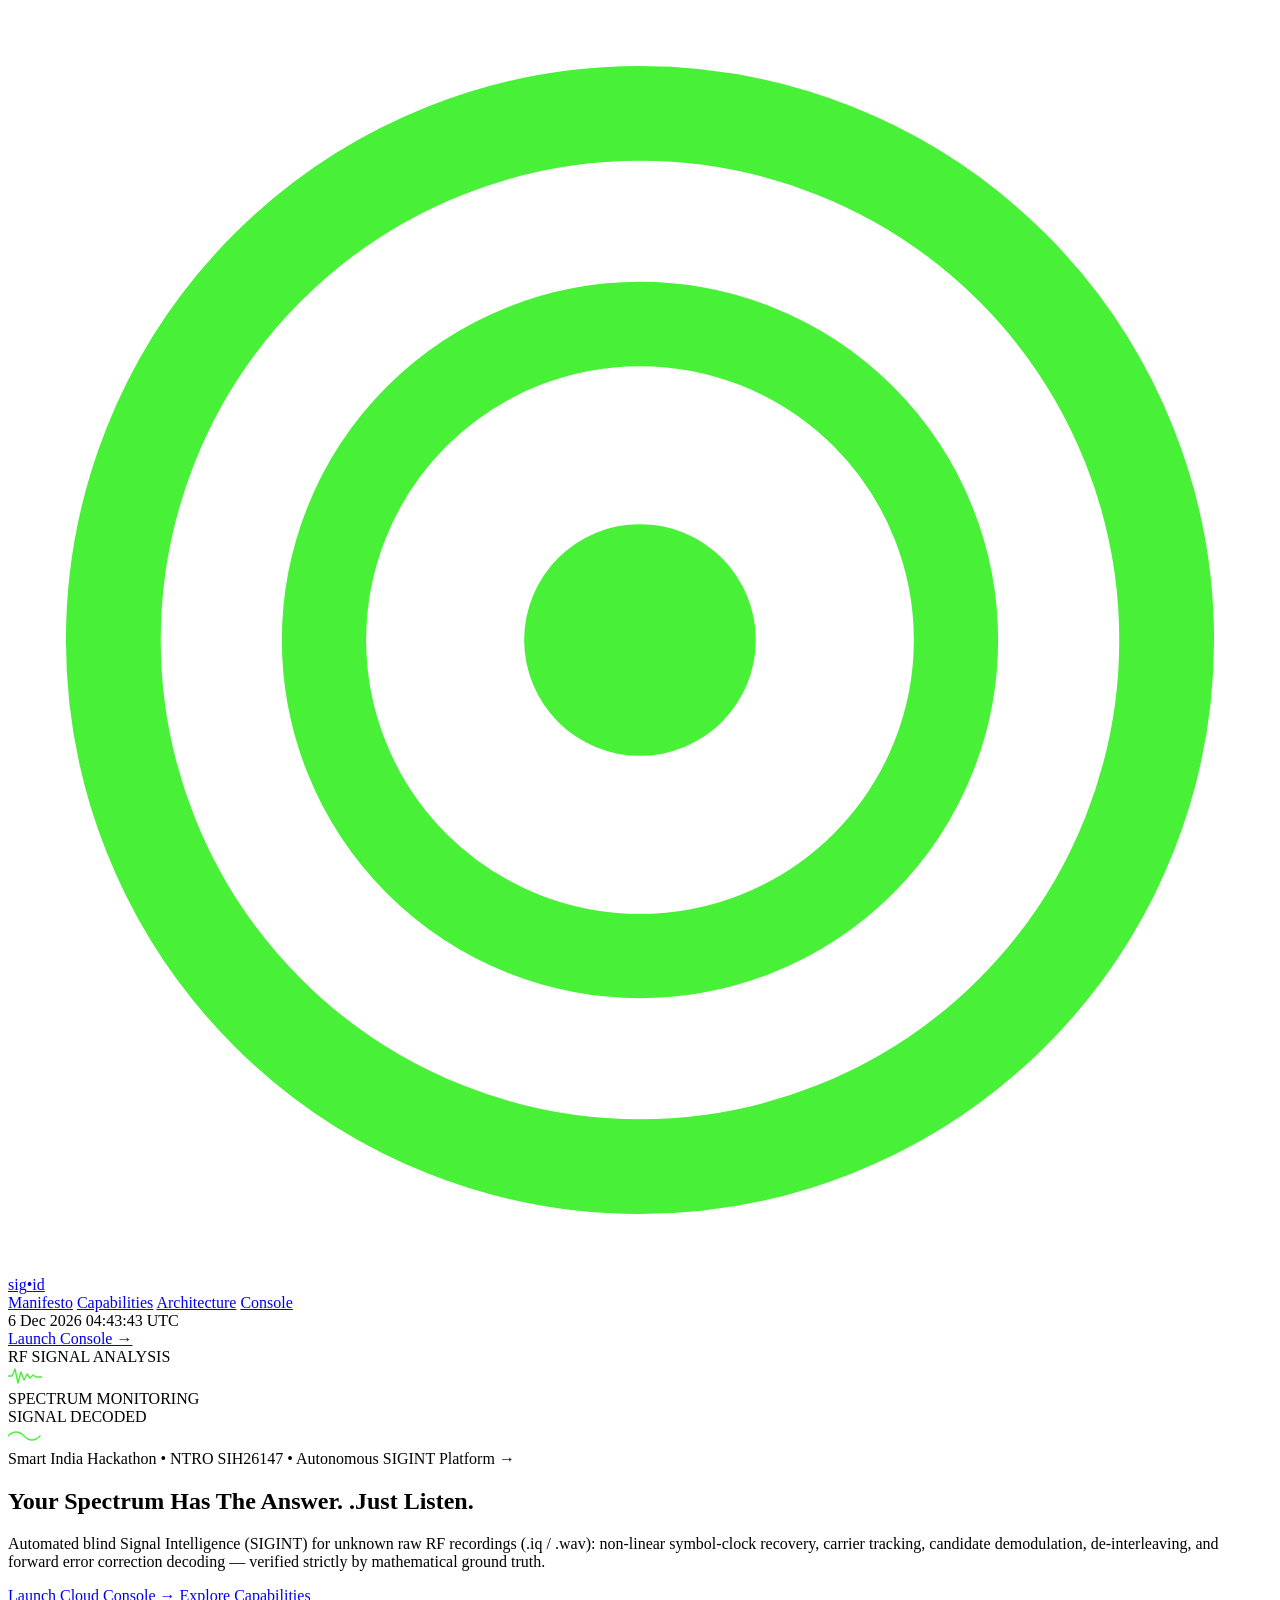
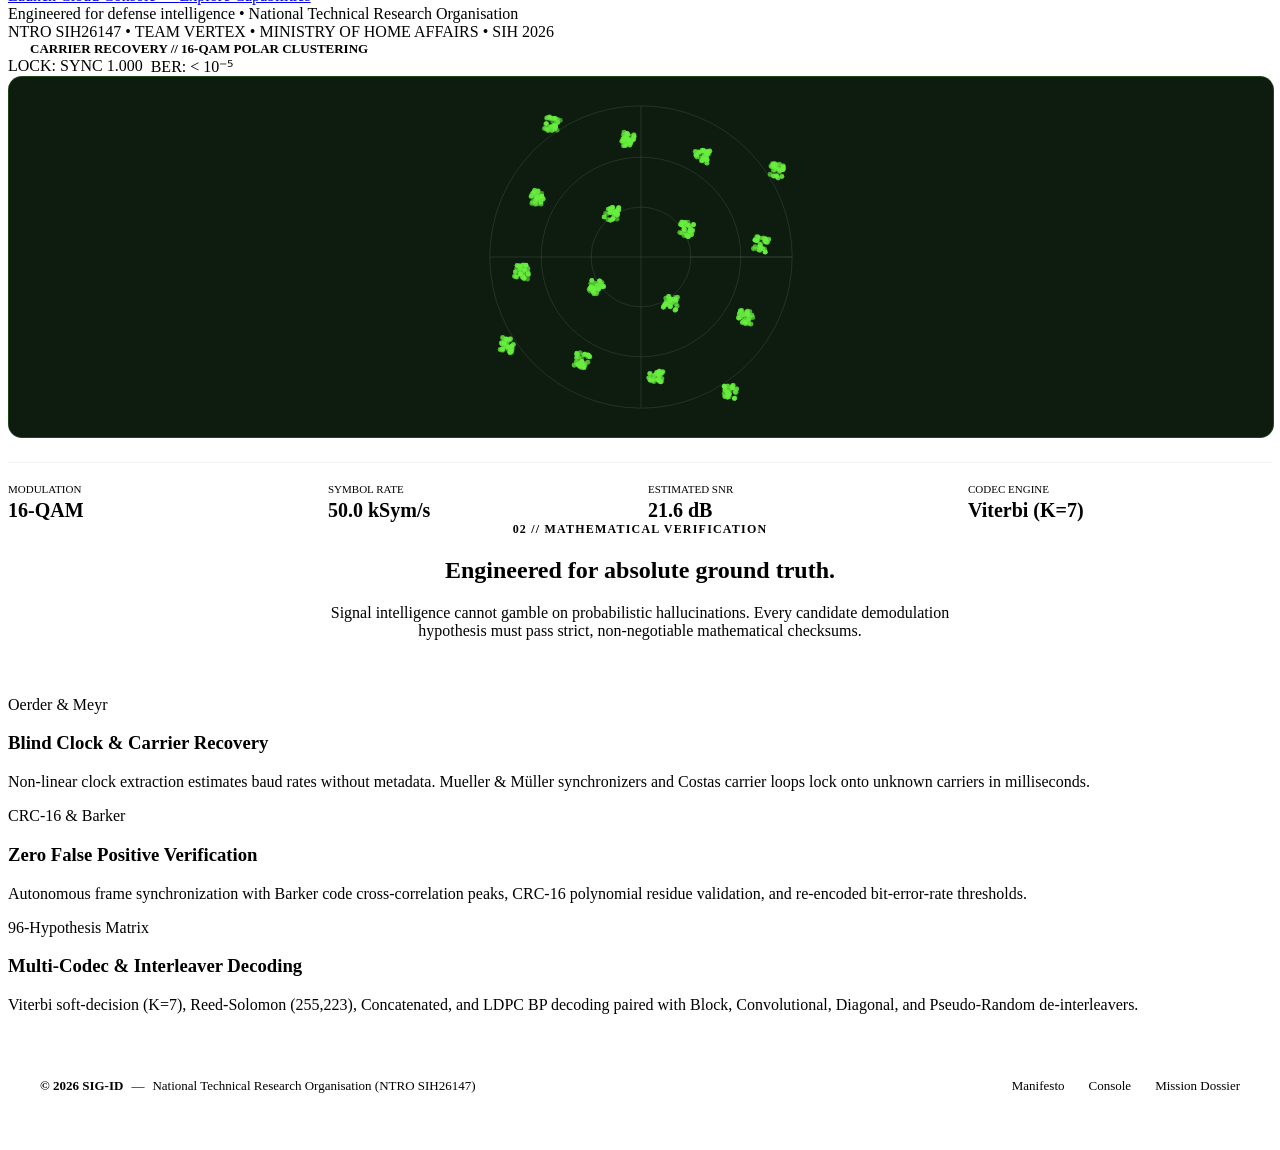
==== src/sigid/web/static/index.html @ 3061569a "fix" ====
<!doctype html>
<html lang="en">
<head>
<meta charset="utf-8">
<meta name="viewport" content="width=device-width, initial-scale=1.0">
<title>SIG-ID &mdash; Autonomous Signal Intelligence Platform</title>
<link rel="stylesheet" href="/style.css">
<style>
  /* Local canvas and interactive stage for Tomorro mockup */
  .tomorro-scope-viewport {
    width: 100%;
    height: 360px;
    background: #0e1c10;
    border-radius: 14px;
    position: relative;
    border: 1px solid rgba(104, 239, 63, 0.2);
    overflow: hidden;
  }
  .tomorro-scope-viewport canvas {
    width: 100%;
    height: 100%;
    display: block;
  }
</style>
</head>
<body>

<!-- Fixed Full-Page HD Cyber Background with Seamless Flow -->
<div class="sigid-fixed-bg" aria-hidden="true">
  <div class="sigid-bg-layer"></div>
  <div class="sigid-bg-mesh"></div>
</div>

<!-- ============================================================
     SIG-ID HERO STAGE (Pixel-Perfect from Reference UI)
     Uses hero-bg-hd.png as background with HUD telemetry & glass card
     ============================================================ -->
<section class="sigid-hero-stage" id="manifesto">
  <div class="sigid-hero-ambient-glow" aria-hidden="true"></div>

  <!-- Top Floating Pill Navigation -->
  <header class="sigid-nav-bar">
    <div class="sigid-nav-left">
      <a href="/" class="sigid-brand">
        <svg class="sigid-brand-radar" viewBox="0 0 24 24" fill="none" xmlns="http://www.w3.org/2000/svg">
          <circle cx="12" cy="12" r="10" stroke="#48f038" stroke-width="1.8"/>
          <circle cx="12" cy="12" r="6" stroke="#48f038" stroke-width="1.6"/>
          <circle cx="12" cy="12" r="2.2" fill="#48f038"/>
        </svg>
        <span class="sigid-brand-name">sig<span class="sigid-dot">&bull;</span>id</span>
      </a>

      <nav class="sigid-nav-links">
        <a href="#manifesto" class="sigid-link active">Manifesto</a>
        <a href="#capabilities" class="sigid-link">Capabilities</a>
        <a href="#architecture" class="sigid-link">Architecture</a>
        <a href="/dashboard.html" class="sigid-link">Console</a>
      </nav>
    </div>

    <div class="sigid-nav-right">
      <div class="sigid-live-clock" id="sigid-clock">27 Sep 2026 13:05:47 UTC</div>
      <a href="/dashboard.html" class="sigid-nav-btn">
        Launch Console &rarr;
      </a>
    </div>
  </header>

  <!-- Top-Right HUD Marker -->
  <div class="sigid-hud-marker hud-top-right">
    <div class="hud-text-stack">
      <span>RF SIGNAL</span>
      <span>ANALYSIS</span>
    </div>
    <div class="hud-bracket-box">
      <div class="hud-corner tr"></div>
      <div class="hud-corner br"></div>
    </div>
    <div class="hud-mini-graph">
      <svg width="34" height="20" viewBox="0 0 34 20" fill="none">
        <path d="M0 10H4L7 3L10 17L13 6L16 14L19 8L22 12L25 9L28 11H34" stroke="#48f038" stroke-width="1.4" stroke-linecap="round" stroke-linejoin="round"/>
      </svg>
    </div>
  </div>

  <!-- Bottom-Left HUD Marker -->
  <div class="sigid-hud-marker hud-bottom-left">
    <div class="hud-bracket-box">
      <div class="hud-corner tl"></div>
      <div class="hud-corner bl"></div>
    </div>
    <div class="hud-text-stack">
      <span>SPECTRUM</span>
      <span>MONITORING</span>
    </div>
    <div class="hud-bars-eq">
      <span class="eq-bar b1"></span>
      <span class="eq-bar b2"></span>
      <span class="eq-bar b3"></span>
      <span class="eq-bar b4"></span>
      <span class="eq-bar b5"></span>
      <span class="eq-bar b6"></span>
    </div>
  </div>

  <!-- Bottom-Right HUD Marker -->
  <div class="sigid-hud-marker hud-bottom-right">
    <div class="hud-bracket-box">
      <div class="hud-corner tr"></div>
      <div class="hud-corner br"></div>
    </div>
    <div class="hud-text-stack">
      <span>SIGNAL</span>
      <span>DECODED</span>
    </div>
    <div class="hud-mini-graph">
      <svg width="34" height="20" viewBox="0 0 34 20" fill="none">
        <path d="M0 10 Q 8 2, 16 10 T 32 10" stroke="#48f038" stroke-width="1.4" fill="none" stroke-linecap="round"/>
      </svg>
    </div>
  </div>

  <!-- Central Frosted Glass Hero Card -->
  <div class="sigid-hero-card-container">
    <div class="sigid-hero-card">
      <!-- Announcement / Event Pill -->
      <div class="sigid-card-pill">
        <span class="pill-dim">Smart India Hackathon &bull; NTRO SIH26147 &bull;</span>
        <span class="pill-green">Autonomous SIGINT Platform &rarr;</span>
      </div>

      <!-- Main Stacking Headline -->
      <h1 class="sigid-card-headline">
        <span class="hl-line">Your Spectrum Has</span>
        <span class="hl-line">The Answer.</span>
        <span class="hl-line"><span class="headline-dot">.</span>Just <span class="headline-green">Listen.</span></span>
      </h1>

      <!-- Subtitle Description -->
      <p class="sigid-card-desc">
        Automated blind Signal Intelligence (SIGINT) for unknown raw RF recordings (.iq / .wav): non-linear symbol-clock recovery, carrier tracking, candidate demodulation, de-interleaving, and forward error correction decoding &mdash; verified strictly by <span class="truth-highlight">mathematical ground truth.</span>
      </p>

      <!-- Action Buttons -->
      <div class="sigid-card-actions">
        <a href="/dashboard.html" class="btn-console-neon">
          Launch Cloud Console &rarr;
        </a>
        <a href="#capabilities" class="btn-explore-glass">
          Explore Capabilities
        </a>
      </div>
    </div>
  </div>

  <!-- Bottom Trust Strip -->
  <div class="sigid-hero-trust-strip">
    <div class="trust-subtitle">
      Engineered for defense intelligence &bull; National Technical Research Organisation
    </div>
    <div class="trust-org-row">
      <span class="trust-item">NTRO SIH26147</span>
      <span class="org-dot">&bull;</span>
      <span class="trust-item">TEAM VERTEX</span>
      <span class="org-dot">&bull;</span>
      <span class="trust-item">MINISTRY OF HOME AFFAIRS</span>
      <span class="org-dot">&bull;</span>
      <span class="trust-item">SIH 2026</span>
    </div>
  </div>
</section>

<main class="tomorro-landing-container">

    <!-- ============================================================
         FLOATING PRODUCT MOCKUP CARD (Tilted 4-8deg with Depth)
         ============================================================ -->
    <div class="tomorro-mockup-wrapper" id="capabilities">
      <div class="tomorro-mockup-card">
        <div class="tomorro-mockup-header">
          <div style="display: flex; align-items: center; gap: 12px;">
            <span style="width: 10px; height: 10px; border-radius: 50%; background: var(--color-electric-sprout); box-shadow: 0 0 8px var(--color-electric-sprout);"></span>
            <span style="font-family: var(--font-aeonik); font-size: 13px; font-weight: 600; color: var(--color-pure-white);">
              CARRIER RECOVERY // 16-QAM POLAR CLUSTERING
            </span>
          </div>
          <div style="display: flex; gap: 8px;">
            <span class="tomorro-badge">LOCK: SYNC 1.000</span>
            <span class="tomorro-badge">BER: &lt; 10⁻⁵</span>
          </div>
        </div>

        <div class="tomorro-mockup-body">
          <div class="tomorro-scope-viewport">
            <canvas id="tomorro-scope-canvas"></canvas>
          </div>

          <!-- Quick Metrics Bar -->
          <div style="display: grid; grid-template-columns: repeat(auto-fit, minmax(140px, 1fr)); gap: 16px; margin-top: 24px; padding-top: 20px; border-top: 1px solid rgba(183, 189, 165, 0.15);">
            <div>
              <div style="font-size: 11px; color: var(--color-lichen-sage); text-transform: uppercase;">Modulation</div>
              <div style="font-size: 20px; font-weight: 700; color: var(--color-electric-sprout); margin-top: 4px;">16-QAM</div>
            </div>
            <div>
              <div style="font-size: 11px; color: var(--color-lichen-sage); text-transform: uppercase;">Symbol Rate</div>
              <div style="font-size: 20px; font-weight: 700; color: var(--color-pure-white); margin-top: 4px;">50.0 kSym/s</div>
            </div>
            <div>
              <div style="font-size: 11px; color: var(--color-lichen-sage); text-transform: uppercase;">Estimated SNR</div>
              <div style="font-size: 20px; font-weight: 700; color: var(--color-electric-sprout); margin-top: 4px;">21.6 dB</div>
            </div>
            <div>
              <div style="font-size: 11px; color: var(--color-lichen-sage); text-transform: uppercase;">Codec Engine</div>
              <div style="font-size: 20px; font-weight: 700; color: var(--color-pure-white); margin-top: 4px;">Viterbi (K=7)</div>
            </div>
          </div>
        </div>
      </div>
    </div>

  </section>

  <!-- ============================================================
       ALTERNATING LIGHT SECTION (Greenhouse Bench: Pure White & Bone)
       ============================================================ -->
  <section class="tomorro-light-band" id="architecture">
    <div class="tomorro-light-container">
      <div style="text-align: center; max-width: 680px; margin: 0 auto 56px;">
        <div style="font-family: var(--font-aeonik); font-size: 12px; font-weight: 700; color: var(--color-deep-verdant); text-transform: uppercase; letter-spacing: 0.1em; margin-bottom: 12px;">
          02 // MATHEMATICAL VERIFICATION
        </div>
        <h2 class="tomorro-light-headline">
          Engineered for absolute ground truth.
        </h2>
        <p class="tomorro-light-body" style="margin: 0 auto;">
          Signal intelligence cannot gamble on probabilistic hallucinations. Every candidate demodulation hypothesis must pass strict, non-negotiable mathematical checksums.
        </p>
      </div>

      <!-- Bone White Cards on Light Band -->
      <div class="tomorro-card-grid">
        <!-- Card 1 -->
        <div class="tomorro-bone-card">
          <div class="tomorro-card-tag">Oerder &amp; Meyr</div>
          <h3 class="tomorro-card-title">Blind Clock &amp; Carrier Recovery</h3>
          <p class="tomorro-card-desc">
            Non-linear clock extraction estimates baud rates without metadata. Mueller &amp; Müller synchronizers and Costas carrier loops lock onto unknown carriers in milliseconds.
          </p>
        </div>

        <!-- Card 2 -->
        <div class="tomorro-bone-card">
          <div class="tomorro-card-tag">CRC-16 &amp; Barker</div>
          <h3 class="tomorro-card-title">Zero False Positive Verification</h3>
          <p class="tomorro-card-desc">
            Autonomous frame synchronization with Barker code cross-correlation peaks, CRC-16 polynomial residue validation, and re-encoded bit-error-rate thresholds.
          </p>
        </div>

        <!-- Card 3 -->
        <div class="tomorro-bone-card">
          <div class="tomorro-card-tag">96-Hypothesis Matrix</div>
          <h3 class="tomorro-card-title">Multi-Codec &amp; Interleaver Decoding</h3>
          <p class="tomorro-card-desc">
            Viterbi soft-decision (K=7), Reed-Solomon (255,223), Concatenated, and LDPC BP decoding paired with Block, Convolutional, Diagonal, and Pseudo-Random de-interleavers.
          </p>
        </div>
      </div>
    </div>
  </section>

</main>

<!-- Tomorro Minimalist Footer -->
<footer style="border-top: 1px solid var(--border-card); padding: 48px 32px; background: var(--color-forest-depths); color: var(--color-pale-fern); font-size: 13px;">
  <div style="max-width: var(--page-max-width); margin: 0 auto; display: flex; justify-content: space-between; align-items: center; flex-wrap: wrap; gap: 16px;">
    <div style="display: flex; align-items: center; gap: 8px;">
      <span style="font-weight: 700; color: var(--color-pure-white);">&copy; 2026 SIG-ID</span>
      <span>&mdash;</span>
      <span>National Technical Research Organisation (NTRO SIH26147)</span>
    </div>
    <div style="display: flex; gap: 24px;">
      <a href="/" style="color: var(--color-pure-white); text-decoration: none;">Manifesto</a>
      <a href="/dashboard.html" style="color: var(--color-pure-white); text-decoration: none;">Console</a>
      <a href="/api/export/dossier" target="_blank" style="color: var(--color-electric-sprout); text-decoration: none;">Mission Dossier</a>
    </div>
  </div>
</footer>

<script>
// Live UTC Clock formatted like: 27 Sep 2026 13:05:47 UTC
function updateClock() {
  const now = new Date();
  const months = ['Jan', 'Feb', 'Mar', 'Apr', 'May', 'Jun', 'Jul', 'Aug', 'Sep', 'Oct', 'Nov', 'Dec'];
  const day = now.getUTCDate();
  const month = months[now.getUTCMonth()];
  const year = now.getUTCFullYear();
  const hours = String(now.getUTCHours()).padStart(2, '0');
  const minutes = String(now.getUTCMinutes()).padStart(2, '0');
  const seconds = String(now.getUTCSeconds()).padStart(2, '0');
  const formatted = `${day} ${month} ${year} ${hours}:${minutes}:${seconds} UTC`;

  const el = document.getElementById('sigid-clock');
  if (el) el.textContent = formatted;
  const legacy = document.getElementById('clock');
  if (legacy) legacy.textContent = formatted;
}
updateClock();
setInterval(updateClock, 1000);

// Interactive 16-QAM Polar Demodulation Scope on Forest Depths
(function initTomorroScope() {
  const canvas = document.getElementById('tomorro-scope-canvas');
  if (!canvas) return;
  const ctx = canvas.getContext('2d');
  let width, height;

  function resize() {
    width = canvas.width = canvas.parentElement.clientWidth;
    height = canvas.height = canvas.parentElement.clientHeight;
  }
  window.addEventListener('resize', resize);
  resize();

  // 16-QAM constellation centroids
  const symbols = [];
  const levels = [-3, -1, 1, 3];
  for (let i of levels) {
    for (let q of levels) {
      symbols.push({ i: i / 3.4, q: q / 3.4 });
    }
  }

  const cloud = [];
  for (let s of symbols) {
    for (let k = 0; k < 28; k++) {
      cloud.push({
        baseI: s.i,
        baseQ: s.q,
        noiseI: (Math.random() - 0.5) * 0.11,
        noiseQ: (Math.random() - 0.5) * 0.11,
        alpha: Math.random() * 0.7 + 0.3
      });
    }
  }

  let angle = 0;
  function render() {
    ctx.fillStyle = '#0e1c10';
    ctx.fillRect(0, 0, width, height);

    const cx = width / 2;
    const cy = height / 2;
    const radius = Math.min(width, height) * 0.42;

    // Draw Subtle Polar Grid in Pale Fern / Sprout
    ctx.strokeStyle = 'rgba(183, 189, 165, 0.15)';
    ctx.lineWidth = 1;

    ctx.beginPath();
    ctx.arc(cx, cy, radius, 0, Math.PI * 2);
    ctx.arc(cx, cy, radius * 0.66, 0, Math.PI * 2);
    ctx.arc(cx, cy, radius * 0.33, 0, Math.PI * 2);
    ctx.moveTo(cx - radius, cy);
    ctx.lineTo(cx + radius, cy);
    ctx.moveTo(cx, cy - radius);
    ctx.lineTo(cx, cy + radius);
    ctx.stroke();

    // Rotate constellation gently to mimic Costas carrier phase lock
    angle += 0.002;
    const cosA = Math.cos(angle);
    const sinA = Math.sin(angle);

    // Draw I/Q Symbol Cloud in Electric Sprout (#68ef3f)
    for (let pt of cloud) {
      const curI = pt.baseI + pt.noiseI + Math.sin(angle * 4 + pt.baseI) * 0.01;
      const curQ = pt.baseQ + pt.noiseQ + Math.cos(angle * 4 + pt.baseQ) * 0.01;

      const rotI = curI * cosA - curQ * sinA;
      const rotQ = curI * sinA + curQ * cosA;

      const px = cx + rotI * radius * 0.85;
      const py = cy + rotQ * radius * 0.85;

      ctx.beginPath();
      ctx.arc(px, py, 2.4, 0, Math.PI * 2);
      ctx.fillStyle = '#68ef3f';
      ctx.globalAlpha = pt.alpha;
      ctx.fill();
    }

    requestAnimationFrame(render);
  }
  render();
})();

// Ambient Background Video Safety Autoplay
const bgVid = document.getElementById('bg-video-el');
if (bgVid) {
  bgVid.play().catch(() => {
    document.addEventListener('click', () => { bgVid.play(); }, { once: true });
  });
}
</script>

</body>
</html>
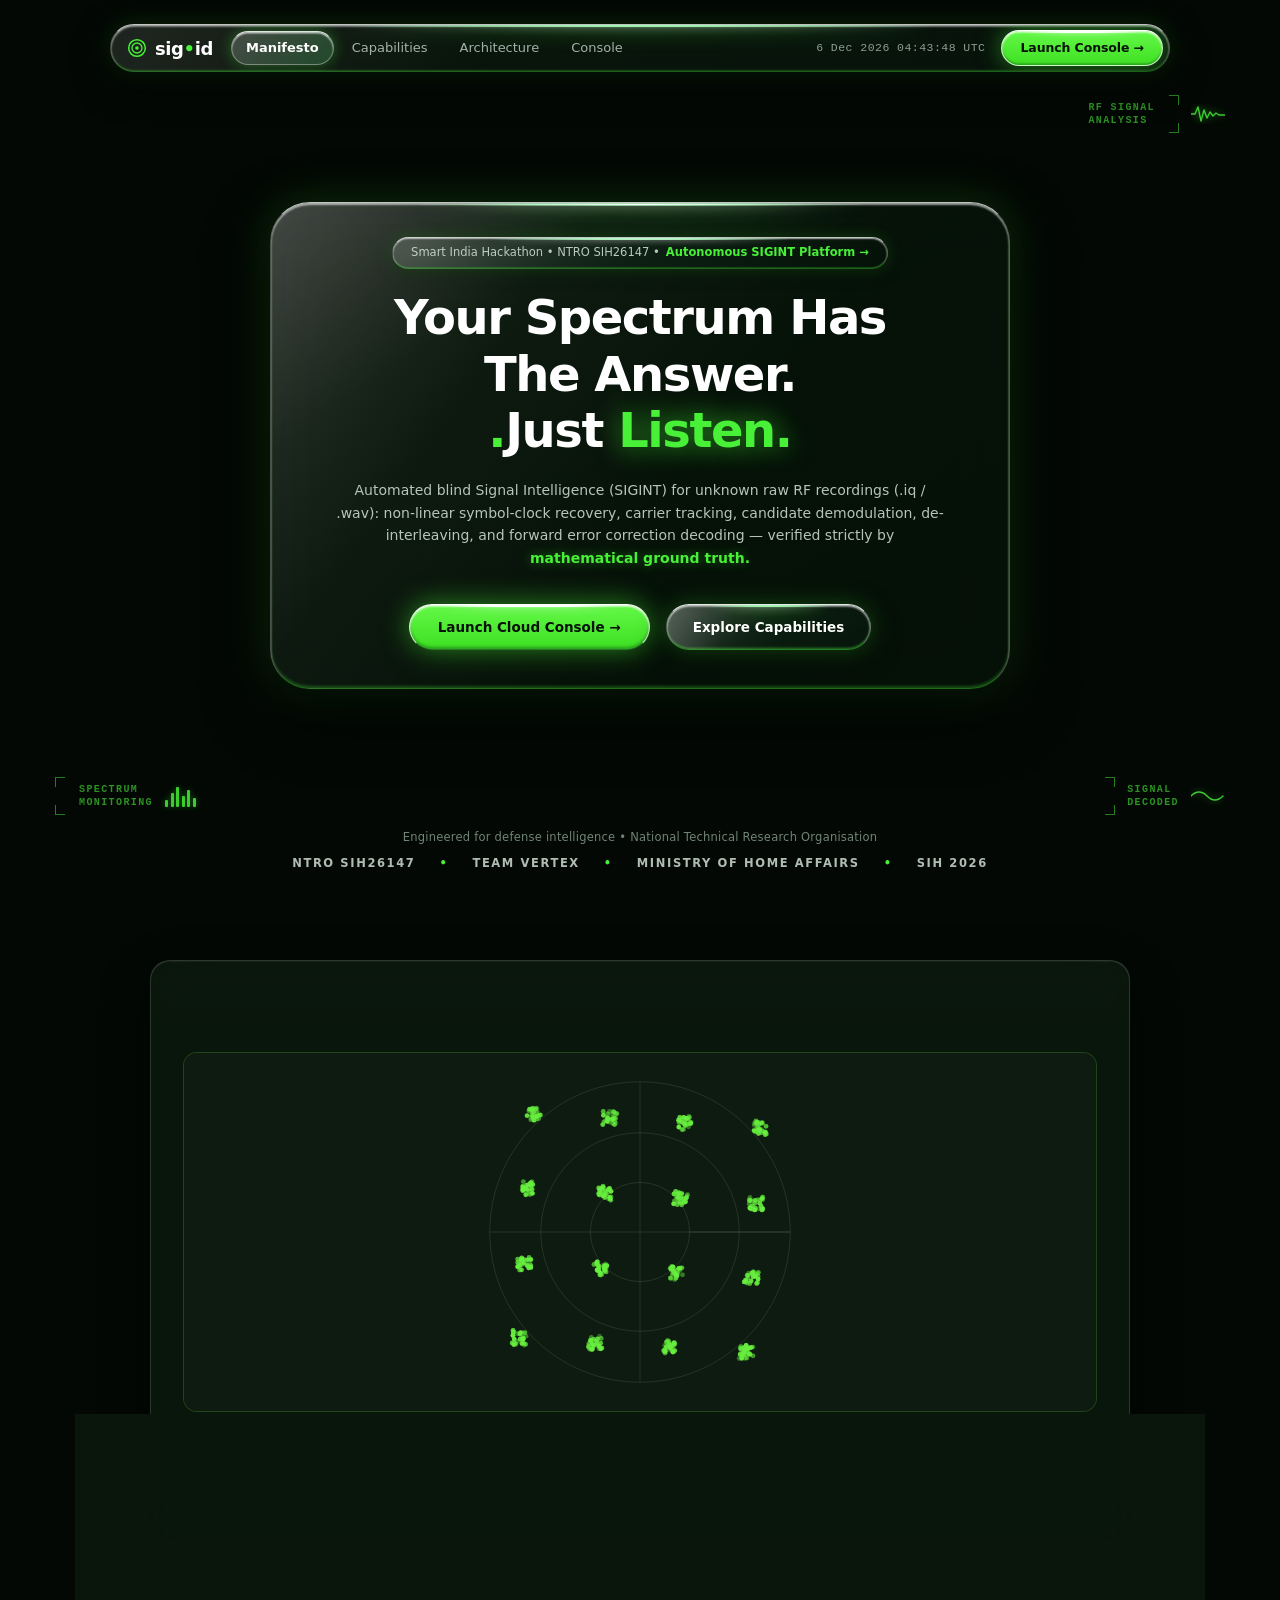
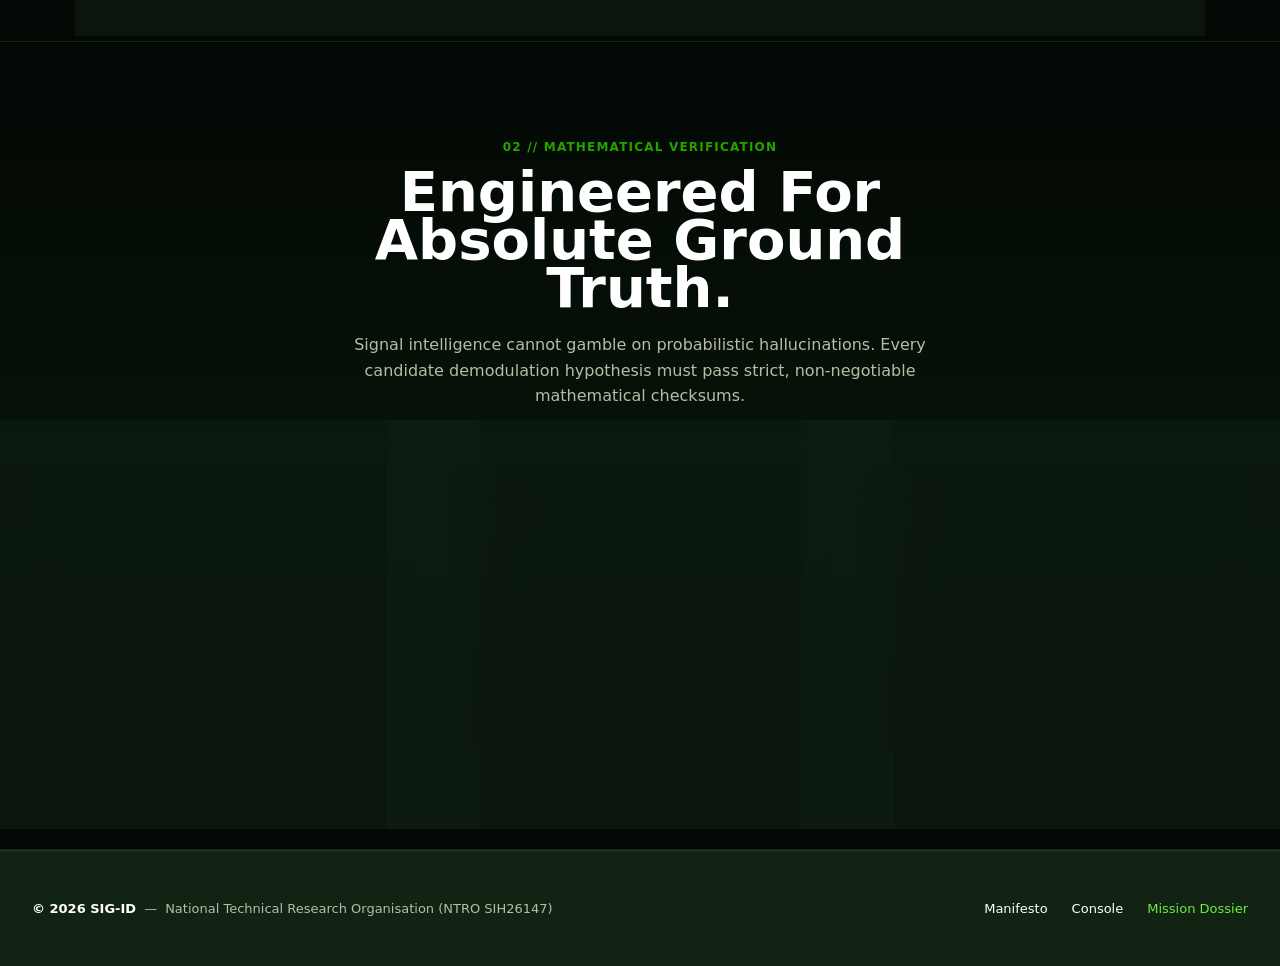
==== commit a6363ee3: "bg change" ====
--- a/src/sigid/web/static/index.html
+++ b/src/sigid/web/static/index.html
@@ -1,176 +1,186 @@
 <!doctype html>
 <html lang="en">
+
 <head>
-<meta charset="utf-8">
-<meta name="viewport" content="width=device-width, initial-scale=1.0">
-<title>SIG-ID &mdash; Autonomous Signal Intelligence Platform</title>
-<link rel="stylesheet" href="/style.css">
-<style>
-  /* Local canvas and interactive stage for Tomorro mockup */
-  .tomorro-scope-viewport {
-    width: 100%;
-    height: 360px;
-    background: #0e1c10;
-    border-radius: 14px;
-    position: relative;
-    border: 1px solid rgba(104, 239, 63, 0.2);
-    overflow: hidden;
-  }
-  .tomorro-scope-viewport canvas {
-    width: 100%;
-    height: 100%;
-    display: block;
-  }
-</style>
+  <meta charset="utf-8">
+  <meta name="viewport" content="width=device-width, initial-scale=1.0">
+  <title>SIG-ID &mdash; Autonomous Signal Intelligence Platform</title>
+  <link rel="stylesheet" href="/style.css">
+  <style>
+    /* Local canvas and interactive stage for Tomorro mockup */
+    .tomorro-scope-viewport {
+      width: 100%;
+      height: 360px;
+      background: #0e1c10;
+      border-radius: 14px;
+      position: relative;
+      border: 1px solid rgba(104, 239, 63, 0.2);
+      overflow: hidden;
+    }
+
+    .tomorro-scope-viewport canvas {
+      width: 100%;
+      height: 100%;
+      display: block;
+    }
+  </style>
 </head>
+
 <body>
 
-<!-- Fixed Full-Page HD Cyber Background with Seamless Flow -->
-<div class="sigid-fixed-bg" aria-hidden="true">
-  <div class="sigid-bg-layer"></div>
-  <div class="sigid-bg-mesh"></div>
-</div>
-
-<!-- ============================================================
+  <!-- Fixed Full-Page Seamless Animated Looping Video Background -->
+  <div class="sigid-fixed-bg" aria-hidden="true">
+    <video id="bg-video-el" class="sigid-bg-video" autoplay loop muted playsinline webkit-playsinline disablepictureinpicture preload="auto">
+      <source src="gemini_generated_video_7b15eeaa%20(online-video-cutter.com).mp4" type="video/mp4">
+      <source src="/gemini_generated_video_7b15eeaa%20(online-video-cutter.com).mp4" type="video/mp4">
+      <source src="bg-video.mp4" type="video/mp4">
+      <source src="/bg-video.mp4" type="video/mp4">
+    </video>
+  </div>
+
+  <!-- ============================================================
      SIG-ID HERO STAGE (Pixel-Perfect from Reference UI)
-     Uses hero-bg-hd.png as background with HUD telemetry & glass card
+     Uses seamless looping background video with HUD telemetry & glass card
      ============================================================ -->
-<section class="sigid-hero-stage" id="manifesto">
-  <div class="sigid-hero-ambient-glow" aria-hidden="true"></div>
-
-  <!-- Top Floating Pill Navigation -->
-  <header class="sigid-nav-bar">
-    <div class="sigid-nav-left">
-      <a href="/" class="sigid-brand">
-        <svg class="sigid-brand-radar" viewBox="0 0 24 24" fill="none" xmlns="http://www.w3.org/2000/svg">
-          <circle cx="12" cy="12" r="10" stroke="#48f038" stroke-width="1.8"/>
-          <circle cx="12" cy="12" r="6" stroke="#48f038" stroke-width="1.6"/>
-          <circle cx="12" cy="12" r="2.2" fill="#48f038"/>
+  <section class="sigid-hero-stage" id="manifesto">
+
+    <!-- Top Floating Pill Navigation -->
+    <header class="sigid-nav-bar">
+      <div class="sigid-nav-left">
+        <a href="/" class="sigid-brand">
+          <svg class="sigid-brand-radar" viewBox="0 0 24 24" fill="none" xmlns="http://www.w3.org/2000/svg">
+            <circle cx="12" cy="12" r="10" stroke="#48f038" stroke-width="1.8" />
+            <circle cx="12" cy="12" r="6" stroke="#48f038" stroke-width="1.6" />
+            <circle cx="12" cy="12" r="2.2" fill="#48f038" />
+          </svg>
+          <span class="sigid-brand-name">sig<span class="sigid-dot">&bull;</span>id</span>
+        </a>
+
+        <nav class="sigid-nav-links">
+          <a href="#manifesto" class="sigid-link active">Manifesto</a>
+          <a href="#capabilities" class="sigid-link">Capabilities</a>
+          <a href="#architecture" class="sigid-link">Architecture</a>
+          <a href="/dashboard.html" class="sigid-link">Console</a>
+        </nav>
+      </div>
+
+      <div class="sigid-nav-right">
+        <div class="sigid-live-clock" id="sigid-clock">27 Sep 2026 13:05:47 UTC</div>
+        <a href="/dashboard.html" class="sigid-nav-btn">
+          Launch Console &rarr;
+        </a>
+      </div>
+    </header>
+
+    <!-- Top-Right HUD Marker -->
+    <div class="sigid-hud-marker hud-top-right">
+      <div class="hud-text-stack">
+        <span>RF SIGNAL</span>
+        <span>ANALYSIS</span>
+      </div>
+      <div class="hud-bracket-box">
+        <div class="hud-corner tr"></div>
+        <div class="hud-corner br"></div>
+      </div>
+      <div class="hud-mini-graph">
+        <svg width="34" height="20" viewBox="0 0 34 20" fill="none">
+          <path d="M0 10H4L7 3L10 17L13 6L16 14L19 8L22 12L25 9L28 11H34" stroke="#48f038" stroke-width="1.4"
+            stroke-linecap="round" stroke-linejoin="round" />
         </svg>
-        <span class="sigid-brand-name">sig<span class="sigid-dot">&bull;</span>id</span>
-      </a>
-
-      <nav class="sigid-nav-links">
-        <a href="#manifesto" class="sigid-link active">Manifesto</a>
-        <a href="#capabilities" class="sigid-link">Capabilities</a>
-        <a href="#architecture" class="sigid-link">Architecture</a>
-        <a href="/dashboard.html" class="sigid-link">Console</a>
-      </nav>
-    </div>
-
-    <div class="sigid-nav-right">
-      <div class="sigid-live-clock" id="sigid-clock">27 Sep 2026 13:05:47 UTC</div>
-      <a href="/dashboard.html" class="sigid-nav-btn">
-        Launch Console &rarr;
-      </a>
-    </div>
-  </header>
-
-  <!-- Top-Right HUD Marker -->
-  <div class="sigid-hud-marker hud-top-right">
-    <div class="hud-text-stack">
-      <span>RF SIGNAL</span>
-      <span>ANALYSIS</span>
-    </div>
-    <div class="hud-bracket-box">
-      <div class="hud-corner tr"></div>
-      <div class="hud-corner br"></div>
-    </div>
-    <div class="hud-mini-graph">
-      <svg width="34" height="20" viewBox="0 0 34 20" fill="none">
-        <path d="M0 10H4L7 3L10 17L13 6L16 14L19 8L22 12L25 9L28 11H34" stroke="#48f038" stroke-width="1.4" stroke-linecap="round" stroke-linejoin="round"/>
-      </svg>
-    </div>
-  </div>
-
-  <!-- Bottom-Left HUD Marker -->
-  <div class="sigid-hud-marker hud-bottom-left">
-    <div class="hud-bracket-box">
-      <div class="hud-corner tl"></div>
-      <div class="hud-corner bl"></div>
-    </div>
-    <div class="hud-text-stack">
-      <span>SPECTRUM</span>
-      <span>MONITORING</span>
-    </div>
-    <div class="hud-bars-eq">
-      <span class="eq-bar b1"></span>
-      <span class="eq-bar b2"></span>
-      <span class="eq-bar b3"></span>
-      <span class="eq-bar b4"></span>
-      <span class="eq-bar b5"></span>
-      <span class="eq-bar b6"></span>
-    </div>
-  </div>
-
-  <!-- Bottom-Right HUD Marker -->
-  <div class="sigid-hud-marker hud-bottom-right">
-    <div class="hud-bracket-box">
-      <div class="hud-corner tr"></div>
-      <div class="hud-corner br"></div>
-    </div>
-    <div class="hud-text-stack">
-      <span>SIGNAL</span>
-      <span>DECODED</span>
-    </div>
-    <div class="hud-mini-graph">
-      <svg width="34" height="20" viewBox="0 0 34 20" fill="none">
-        <path d="M0 10 Q 8 2, 16 10 T 32 10" stroke="#48f038" stroke-width="1.4" fill="none" stroke-linecap="round"/>
-      </svg>
-    </div>
-  </div>
-
-  <!-- Central Frosted Glass Hero Card -->
-  <div class="sigid-hero-card-container">
-    <div class="sigid-hero-card">
-      <!-- Announcement / Event Pill -->
-      <div class="sigid-card-pill">
-        <span class="pill-dim">Smart India Hackathon &bull; NTRO SIH26147 &bull;</span>
-        <span class="pill-green">Autonomous SIGINT Platform &rarr;</span>
-      </div>
-
-      <!-- Main Stacking Headline -->
-      <h1 class="sigid-card-headline">
-        <span class="hl-line">Your Spectrum Has</span>
-        <span class="hl-line">The Answer.</span>
-        <span class="hl-line"><span class="headline-dot">.</span>Just <span class="headline-green">Listen.</span></span>
-      </h1>
-
-      <!-- Subtitle Description -->
-      <p class="sigid-card-desc">
-        Automated blind Signal Intelligence (SIGINT) for unknown raw RF recordings (.iq / .wav): non-linear symbol-clock recovery, carrier tracking, candidate demodulation, de-interleaving, and forward error correction decoding &mdash; verified strictly by <span class="truth-highlight">mathematical ground truth.</span>
-      </p>
-
-      <!-- Action Buttons -->
-      <div class="sigid-card-actions">
-        <a href="/dashboard.html" class="btn-console-neon">
-          Launch Cloud Console &rarr;
-        </a>
-        <a href="#capabilities" class="btn-explore-glass">
-          Explore Capabilities
-        </a>
-      </div>
-    </div>
-  </div>
-
-  <!-- Bottom Trust Strip -->
-  <div class="sigid-hero-trust-strip">
-    <div class="trust-subtitle">
-      Engineered for defense intelligence &bull; National Technical Research Organisation
-    </div>
-    <div class="trust-org-row">
-      <span class="trust-item">NTRO SIH26147</span>
-      <span class="org-dot">&bull;</span>
-      <span class="trust-item">TEAM VERTEX</span>
-      <span class="org-dot">&bull;</span>
-      <span class="trust-item">MINISTRY OF HOME AFFAIRS</span>
-      <span class="org-dot">&bull;</span>
-      <span class="trust-item">SIH 2026</span>
-    </div>
-  </div>
-</section>
-
-<main class="tomorro-landing-container">
+      </div>
+    </div>
+
+    <!-- Bottom-Left HUD Marker -->
+    <div class="sigid-hud-marker hud-bottom-left">
+      <div class="hud-bracket-box">
+        <div class="hud-corner tl"></div>
+        <div class="hud-corner bl"></div>
+      </div>
+      <div class="hud-text-stack">
+        <span>SPECTRUM</span>
+        <span>MONITORING</span>
+      </div>
+      <div class="hud-bars-eq">
+        <span class="eq-bar b1"></span>
+        <span class="eq-bar b2"></span>
+        <span class="eq-bar b3"></span>
+        <span class="eq-bar b4"></span>
+        <span class="eq-bar b5"></span>
+        <span class="eq-bar b6"></span>
+      </div>
+    </div>
+
+    <!-- Bottom-Right HUD Marker -->
+    <div class="sigid-hud-marker hud-bottom-right">
+      <div class="hud-bracket-box">
+        <div class="hud-corner tr"></div>
+        <div class="hud-corner br"></div>
+      </div>
+      <div class="hud-text-stack">
+        <span>SIGNAL</span>
+        <span>DECODED</span>
+      </div>
+      <div class="hud-mini-graph">
+        <svg width="34" height="20" viewBox="0 0 34 20" fill="none">
+          <path d="M0 10 Q 8 2, 16 10 T 32 10" stroke="#48f038" stroke-width="1.4" fill="none" stroke-linecap="round" />
+        </svg>
+      </div>
+    </div>
+
+    <!-- Central Frosted Glass Hero Card -->
+    <div class="sigid-hero-card-container">
+      <div class="sigid-hero-card">
+        <!-- Announcement / Event Pill -->
+        <div class="sigid-card-pill">
+          <span class="pill-dim">Smart India Hackathon &bull; NTRO SIH26147 &bull;</span>
+          <span class="pill-green">Autonomous SIGINT Platform &rarr;</span>
+        </div>
+
+        <!-- Main Stacking Headline -->
+        <h1 class="sigid-card-headline">
+          <span class="hl-line">Your Spectrum Has</span>
+          <span class="hl-line">The Answer.</span>
+          <span class="hl-line"><span class="headline-dot">.</span>Just <span
+              class="headline-green">Listen.</span></span>
+        </h1>
+
+        <!-- Subtitle Description -->
+        <p class="sigid-card-desc">
+          Automated blind Signal Intelligence (SIGINT) for unknown raw RF recordings (.iq / .wav): non-linear
+          symbol-clock recovery, carrier tracking, candidate demodulation, de-interleaving, and forward error correction
+          decoding &mdash; verified strictly by <span class="truth-highlight">mathematical ground truth.</span>
+        </p>
+
+        <!-- Action Buttons -->
+        <div class="sigid-card-actions">
+          <a href="/dashboard.html" class="btn-console-neon">
+            Launch Cloud Console &rarr;
+          </a>
+          <a href="#capabilities" class="btn-explore-glass">
+            Explore Capabilities
+          </a>
+        </div>
+      </div>
+    </div>
+
+    <!-- Bottom Trust Strip -->
+    <div class="sigid-hero-trust-strip">
+      <div class="trust-subtitle">
+        Engineered for defense intelligence &bull; National Technical Research Organisation
+      </div>
+      <div class="trust-org-row">
+        <span class="trust-item">NTRO SIH26147</span>
+        <span class="org-dot">&bull;</span>
+        <span class="trust-item">TEAM VERTEX</span>
+        <span class="org-dot">&bull;</span>
+        <span class="trust-item">MINISTRY OF HOME AFFAIRS</span>
+        <span class="org-dot">&bull;</span>
+        <span class="trust-item">SIH 2026</span>
+      </div>
+    </div>
+  </section>
+
+  <main class="tomorro-landing-container">
 
     <!-- ============================================================
          FLOATING PRODUCT MOCKUP CARD (Tilted 4-8deg with Depth)
@@ -179,8 +189,10 @@
       <div class="tomorro-mockup-card">
         <div class="tomorro-mockup-header">
           <div style="display: flex; align-items: center; gap: 12px;">
-            <span style="width: 10px; height: 10px; border-radius: 50%; background: var(--color-electric-sprout); box-shadow: 0 0 8px var(--color-electric-sprout);"></span>
-            <span style="font-family: var(--font-aeonik); font-size: 13px; font-weight: 600; color: var(--color-pure-white);">
+            <span
+              style="width: 10px; height: 10px; border-radius: 50%; background: var(--color-electric-sprout); box-shadow: 0 0 8px var(--color-electric-sprout);"></span>
+            <span
+              style="font-family: var(--font-aeonik); font-size: 13px; font-weight: 600; color: var(--color-pure-white);">
               CARRIER RECOVERY // 16-QAM POLAR CLUSTERING
             </span>
           </div>
@@ -196,213 +208,230 @@
           </div>
 
           <!-- Quick Metrics Bar -->
-          <div style="display: grid; grid-template-columns: repeat(auto-fit, minmax(140px, 1fr)); gap: 16px; margin-top: 24px; padding-top: 20px; border-top: 1px solid rgba(183, 189, 165, 0.15);">
+          <div
+            style="display: grid; grid-template-columns: repeat(auto-fit, minmax(140px, 1fr)); gap: 16px; margin-top: 24px; padding-top: 20px; border-top: 1px solid rgba(183, 189, 165, 0.15);">
             <div>
               <div style="font-size: 11px; color: var(--color-lichen-sage); text-transform: uppercase;">Modulation</div>
-              <div style="font-size: 20px; font-weight: 700; color: var(--color-electric-sprout); margin-top: 4px;">16-QAM</div>
+              <div style="font-size: 20px; font-weight: 700; color: var(--color-electric-sprout); margin-top: 4px;">
+                16-QAM</div>
             </div>
             <div>
-              <div style="font-size: 11px; color: var(--color-lichen-sage); text-transform: uppercase;">Symbol Rate</div>
-              <div style="font-size: 20px; font-weight: 700; color: var(--color-pure-white); margin-top: 4px;">50.0 kSym/s</div>
+              <div style="font-size: 11px; color: var(--color-lichen-sage); text-transform: uppercase;">Symbol Rate
+              </div>
+              <div style="font-size: 20px; font-weight: 700; color: var(--color-pure-white); margin-top: 4px;">50.0
+                kSym/s</div>
             </div>
             <div>
-              <div style="font-size: 11px; color: var(--color-lichen-sage); text-transform: uppercase;">Estimated SNR</div>
-              <div style="font-size: 20px; font-weight: 700; color: var(--color-electric-sprout); margin-top: 4px;">21.6 dB</div>
+              <div style="font-size: 11px; color: var(--color-lichen-sage); text-transform: uppercase;">Estimated SNR
+              </div>
+              <div style="font-size: 20px; font-weight: 700; color: var(--color-electric-sprout); margin-top: 4px;">21.6
+                dB</div>
             </div>
             <div>
-              <div style="font-size: 11px; color: var(--color-lichen-sage); text-transform: uppercase;">Codec Engine</div>
-              <div style="font-size: 20px; font-weight: 700; color: var(--color-pure-white); margin-top: 4px;">Viterbi (K=7)</div>
+              <div style="font-size: 11px; color: var(--color-lichen-sage); text-transform: uppercase;">Codec Engine
+              </div>
+              <div style="font-size: 20px; font-weight: 700; color: var(--color-pure-white); margin-top: 4px;">Viterbi
+                (K=7)</div>
             </div>
           </div>
         </div>
       </div>
     </div>
 
-  </section>
-
-  <!-- ============================================================
+    </section>
+
+    <!-- ============================================================
        ALTERNATING LIGHT SECTION (Greenhouse Bench: Pure White & Bone)
        ============================================================ -->
-  <section class="tomorro-light-band" id="architecture">
-    <div class="tomorro-light-container">
-      <div style="text-align: center; max-width: 680px; margin: 0 auto 56px;">
-        <div style="font-family: var(--font-aeonik); font-size: 12px; font-weight: 700; color: var(--color-deep-verdant); text-transform: uppercase; letter-spacing: 0.1em; margin-bottom: 12px;">
-          02 // MATHEMATICAL VERIFICATION
-        </div>
-        <h2 class="tomorro-light-headline">
-          Engineered for absolute ground truth.
-        </h2>
-        <p class="tomorro-light-body" style="margin: 0 auto;">
-          Signal intelligence cannot gamble on probabilistic hallucinations. Every candidate demodulation hypothesis must pass strict, non-negotiable mathematical checksums.
-        </p>
-      </div>
-
-      <!-- Bone White Cards on Light Band -->
-      <div class="tomorro-card-grid">
-        <!-- Card 1 -->
-        <div class="tomorro-bone-card">
-          <div class="tomorro-card-tag">Oerder &amp; Meyr</div>
-          <h3 class="tomorro-card-title">Blind Clock &amp; Carrier Recovery</h3>
-          <p class="tomorro-card-desc">
-            Non-linear clock extraction estimates baud rates without metadata. Mueller &amp; Müller synchronizers and Costas carrier loops lock onto unknown carriers in milliseconds.
+    <section class="tomorro-light-band" id="architecture">
+      <div class="tomorro-light-container">
+        <div style="text-align: center; max-width: 680px; margin: 0 auto 56px;">
+          <div
+            style="font-family: var(--font-aeonik); font-size: 12px; font-weight: 700; color: var(--color-deep-verdant); text-transform: uppercase; letter-spacing: 0.1em; margin-bottom: 12px;">
+            02 // MATHEMATICAL VERIFICATION
+          </div>
+          <h2 class="tomorro-light-headline">
+            Engineered for absolute ground truth.
+          </h2>
+          <p class="tomorro-light-body" style="margin: 0 auto;">
+            Signal intelligence cannot gamble on probabilistic hallucinations. Every candidate demodulation hypothesis
+            must pass strict, non-negotiable mathematical checksums.
           </p>
         </div>
 
-        <!-- Card 2 -->
-        <div class="tomorro-bone-card">
-          <div class="tomorro-card-tag">CRC-16 &amp; Barker</div>
-          <h3 class="tomorro-card-title">Zero False Positive Verification</h3>
-          <p class="tomorro-card-desc">
-            Autonomous frame synchronization with Barker code cross-correlation peaks, CRC-16 polynomial residue validation, and re-encoded bit-error-rate thresholds.
-          </p>
-        </div>
-
-        <!-- Card 3 -->
-        <div class="tomorro-bone-card">
-          <div class="tomorro-card-tag">96-Hypothesis Matrix</div>
-          <h3 class="tomorro-card-title">Multi-Codec &amp; Interleaver Decoding</h3>
-          <p class="tomorro-card-desc">
-            Viterbi soft-decision (K=7), Reed-Solomon (255,223), Concatenated, and LDPC BP decoding paired with Block, Convolutional, Diagonal, and Pseudo-Random de-interleavers.
-          </p>
-        </div>
-      </div>
-    </div>
-  </section>
-
-</main>
-
-<!-- Tomorro Minimalist Footer -->
-<footer style="border-top: 1px solid var(--border-card); padding: 48px 32px; background: var(--color-forest-depths); color: var(--color-pale-fern); font-size: 13px;">
-  <div style="max-width: var(--page-max-width); margin: 0 auto; display: flex; justify-content: space-between; align-items: center; flex-wrap: wrap; gap: 16px;">
-    <div style="display: flex; align-items: center; gap: 8px;">
-      <span style="font-weight: 700; color: var(--color-pure-white);">&copy; 2026 SIG-ID</span>
-      <span>&mdash;</span>
-      <span>National Technical Research Organisation (NTRO SIH26147)</span>
-    </div>
-    <div style="display: flex; gap: 24px;">
-      <a href="/" style="color: var(--color-pure-white); text-decoration: none;">Manifesto</a>
-      <a href="/dashboard.html" style="color: var(--color-pure-white); text-decoration: none;">Console</a>
-      <a href="/api/export/dossier" target="_blank" style="color: var(--color-electric-sprout); text-decoration: none;">Mission Dossier</a>
-    </div>
-  </div>
-</footer>
-
-<script>
-// Live UTC Clock formatted like: 27 Sep 2026 13:05:47 UTC
-function updateClock() {
-  const now = new Date();
-  const months = ['Jan', 'Feb', 'Mar', 'Apr', 'May', 'Jun', 'Jul', 'Aug', 'Sep', 'Oct', 'Nov', 'Dec'];
-  const day = now.getUTCDate();
-  const month = months[now.getUTCMonth()];
-  const year = now.getUTCFullYear();
-  const hours = String(now.getUTCHours()).padStart(2, '0');
-  const minutes = String(now.getUTCMinutes()).padStart(2, '0');
-  const seconds = String(now.getUTCSeconds()).padStart(2, '0');
-  const formatted = `${day} ${month} ${year} ${hours}:${minutes}:${seconds} UTC`;
-
-  const el = document.getElementById('sigid-clock');
-  if (el) el.textContent = formatted;
-  const legacy = document.getElementById('clock');
-  if (legacy) legacy.textContent = formatted;
-}
-updateClock();
-setInterval(updateClock, 1000);
-
-// Interactive 16-QAM Polar Demodulation Scope on Forest Depths
-(function initTomorroScope() {
-  const canvas = document.getElementById('tomorro-scope-canvas');
-  if (!canvas) return;
-  const ctx = canvas.getContext('2d');
-  let width, height;
-
-  function resize() {
-    width = canvas.width = canvas.parentElement.clientWidth;
-    height = canvas.height = canvas.parentElement.clientHeight;
-  }
-  window.addEventListener('resize', resize);
-  resize();
-
-  // 16-QAM constellation centroids
-  const symbols = [];
-  const levels = [-3, -1, 1, 3];
-  for (let i of levels) {
-    for (let q of levels) {
-      symbols.push({ i: i / 3.4, q: q / 3.4 });
+        <!-- Bone White Cards on Light Band -->
+        <div class="tomorro-card-grid">
+          <!-- Card 1 -->
+          <div class="tomorro-bone-card">
+            <div class="tomorro-card-tag">Oerder &amp; Meyr</div>
+            <h3 class="tomorro-card-title">Blind Clock &amp; Carrier Recovery</h3>
+            <p class="tomorro-card-desc">
+              Non-linear clock extraction estimates baud rates without metadata. Mueller &amp; Müller synchronizers and
+              Costas carrier loops lock onto unknown carriers in milliseconds.
+            </p>
+          </div>
+
+          <!-- Card 2 -->
+          <div class="tomorro-bone-card">
+            <div class="tomorro-card-tag">CRC-16 &amp; Barker</div>
+            <h3 class="tomorro-card-title">Zero False Positive Verification</h3>
+            <p class="tomorro-card-desc">
+              Autonomous frame synchronization with Barker code cross-correlation peaks, CRC-16 polynomial residue
+              validation, and re-encoded bit-error-rate thresholds.
+            </p>
+          </div>
+
+          <!-- Card 3 -->
+          <div class="tomorro-bone-card">
+            <div class="tomorro-card-tag">96-Hypothesis Matrix</div>
+            <h3 class="tomorro-card-title">Multi-Codec &amp; Interleaver Decoding</h3>
+            <p class="tomorro-card-desc">
+              Viterbi soft-decision (K=7), Reed-Solomon (255,223), Concatenated, and LDPC BP decoding paired with Block,
+              Convolutional, Diagonal, and Pseudo-Random de-interleavers.
+            </p>
+          </div>
+        </div>
+      </div>
+    </section>
+
+  </main>
+
+  <!-- Tomorro Minimalist Footer -->
+  <footer
+    style="border-top: 1px solid var(--border-card); padding: 48px 32px; background: var(--color-forest-depths); color: var(--color-pale-fern); font-size: 13px;">
+    <div
+      style="max-width: var(--page-max-width); margin: 0 auto; display: flex; justify-content: space-between; align-items: center; flex-wrap: wrap; gap: 16px;">
+      <div style="display: flex; align-items: center; gap: 8px;">
+        <span style="font-weight: 700; color: var(--color-pure-white);">&copy; 2026 SIG-ID</span>
+        <span>&mdash;</span>
+        <span>National Technical Research Organisation (NTRO SIH26147)</span>
+      </div>
+      <div style="display: flex; gap: 24px;">
+        <a href="/" style="color: var(--color-pure-white); text-decoration: none;">Manifesto</a>
+        <a href="/dashboard.html" style="color: var(--color-pure-white); text-decoration: none;">Console</a>
+        <a href="/api/export/dossier" target="_blank"
+          style="color: var(--color-electric-sprout); text-decoration: none;">Mission Dossier</a>
+      </div>
+    </div>
+  </footer>
+
+  <script>
+    // Live UTC Clock formatted like: 27 Sep 2026 13:05:47 UTC
+    function updateClock() {
+      const now = new Date();
+      const months = ['Jan', 'Feb', 'Mar', 'Apr', 'May', 'Jun', 'Jul', 'Aug', 'Sep', 'Oct', 'Nov', 'Dec'];
+      const day = now.getUTCDate();
+      const month = months[now.getUTCMonth()];
+      const year = now.getUTCFullYear();
+      const hours = String(now.getUTCHours()).padStart(2, '0');
+      const minutes = String(now.getUTCMinutes()).padStart(2, '0');
+      const seconds = String(now.getUTCSeconds()).padStart(2, '0');
+      const formatted = `${day} ${month} ${year} ${hours}:${minutes}:${seconds} UTC`;
+
+      const el = document.getElementById('sigid-clock');
+      if (el) el.textContent = formatted;
+      const legacy = document.getElementById('clock');
+      if (legacy) legacy.textContent = formatted;
     }
-  }
-
-  const cloud = [];
-  for (let s of symbols) {
-    for (let k = 0; k < 28; k++) {
-      cloud.push({
-        baseI: s.i,
-        baseQ: s.q,
-        noiseI: (Math.random() - 0.5) * 0.11,
-        noiseQ: (Math.random() - 0.5) * 0.11,
-        alpha: Math.random() * 0.7 + 0.3
+    updateClock();
+    setInterval(updateClock, 1000);
+
+    // Interactive 16-QAM Polar Demodulation Scope on Forest Depths
+    (function initTomorroScope() {
+      const canvas = document.getElementById('tomorro-scope-canvas');
+      if (!canvas) return;
+      const ctx = canvas.getContext('2d');
+      let width, height;
+
+      function resize() {
+        width = canvas.width = canvas.parentElement.clientWidth;
+        height = canvas.height = canvas.parentElement.clientHeight;
+      }
+      window.addEventListener('resize', resize);
+      resize();
+
+      // 16-QAM constellation centroids
+      const symbols = [];
+      const levels = [-3, -1, 1, 3];
+      for (let i of levels) {
+        for (let q of levels) {
+          symbols.push({ i: i / 3.4, q: q / 3.4 });
+        }
+      }
+
+      const cloud = [];
+      for (let s of symbols) {
+        for (let k = 0; k < 28; k++) {
+          cloud.push({
+            baseI: s.i,
+            baseQ: s.q,
+            noiseI: (Math.random() - 0.5) * 0.11,
+            noiseQ: (Math.random() - 0.5) * 0.11,
+            alpha: Math.random() * 0.7 + 0.3
+          });
+        }
+      }
+
+      let angle = 0;
+      function render() {
+        ctx.fillStyle = '#0e1c10';
+        ctx.fillRect(0, 0, width, height);
+
+        const cx = width / 2;
+        const cy = height / 2;
+        const radius = Math.min(width, height) * 0.42;
+
+        // Draw Subtle Polar Grid in Pale Fern / Sprout
+        ctx.strokeStyle = 'rgba(183, 189, 165, 0.15)';
+        ctx.lineWidth = 1;
+
+        ctx.beginPath();
+        ctx.arc(cx, cy, radius, 0, Math.PI * 2);
+        ctx.arc(cx, cy, radius * 0.66, 0, Math.PI * 2);
+        ctx.arc(cx, cy, radius * 0.33, 0, Math.PI * 2);
+        ctx.moveTo(cx - radius, cy);
+        ctx.lineTo(cx + radius, cy);
+        ctx.moveTo(cx, cy - radius);
+        ctx.lineTo(cx, cy + radius);
+        ctx.stroke();
+
+        // Rotate constellation gently to mimic Costas carrier phase lock
+        angle += 0.002;
+        const cosA = Math.cos(angle);
+        const sinA = Math.sin(angle);
+
+        // Draw I/Q Symbol Cloud in Electric Sprout (#68ef3f)
+        for (let pt of cloud) {
+          const curI = pt.baseI + pt.noiseI + Math.sin(angle * 4 + pt.baseI) * 0.01;
+          const curQ = pt.baseQ + pt.noiseQ + Math.cos(angle * 4 + pt.baseQ) * 0.01;
+
+          const rotI = curI * cosA - curQ * sinA;
+          const rotQ = curI * sinA + curQ * cosA;
+
+          const px = cx + rotI * radius * 0.85;
+          const py = cy + rotQ * radius * 0.85;
+
+          ctx.beginPath();
+          ctx.arc(px, py, 2.4, 0, Math.PI * 2);
+          ctx.fillStyle = '#68ef3f';
+          ctx.globalAlpha = pt.alpha;
+          ctx.fill();
+        }
+
+        requestAnimationFrame(render);
+      }
+      render();
+    })();
+
+    // Ambient Background Video Safety Autoplay
+    const bgVid = document.getElementById('bg-video-el');
+    if (bgVid) {
+      bgVid.play().catch(() => {
+        document.addEventListener('click', () => { bgVid.play(); }, { once: true });
       });
     }
-  }
-
-  let angle = 0;
-  function render() {
-    ctx.fillStyle = '#0e1c10';
-    ctx.fillRect(0, 0, width, height);
-
-    const cx = width / 2;
-    const cy = height / 2;
-    const radius = Math.min(width, height) * 0.42;
-
-    // Draw Subtle Polar Grid in Pale Fern / Sprout
-    ctx.strokeStyle = 'rgba(183, 189, 165, 0.15)';
-    ctx.lineWidth = 1;
-
-    ctx.beginPath();
-    ctx.arc(cx, cy, radius, 0, Math.PI * 2);
-    ctx.arc(cx, cy, radius * 0.66, 0, Math.PI * 2);
-    ctx.arc(cx, cy, radius * 0.33, 0, Math.PI * 2);
-    ctx.moveTo(cx - radius, cy);
-    ctx.lineTo(cx + radius, cy);
-    ctx.moveTo(cx, cy - radius);
-    ctx.lineTo(cx, cy + radius);
-    ctx.stroke();
-
-    // Rotate constellation gently to mimic Costas carrier phase lock
-    angle += 0.002;
-    const cosA = Math.cos(angle);
-    const sinA = Math.sin(angle);
-
-    // Draw I/Q Symbol Cloud in Electric Sprout (#68ef3f)
-    for (let pt of cloud) {
-      const curI = pt.baseI + pt.noiseI + Math.sin(angle * 4 + pt.baseI) * 0.01;
-      const curQ = pt.baseQ + pt.noiseQ + Math.cos(angle * 4 + pt.baseQ) * 0.01;
-
-      const rotI = curI * cosA - curQ * sinA;
-      const rotQ = curI * sinA + curQ * cosA;
-
-      const px = cx + rotI * radius * 0.85;
-      const py = cy + rotQ * radius * 0.85;
-
-      ctx.beginPath();
-      ctx.arc(px, py, 2.4, 0, Math.PI * 2);
-      ctx.fillStyle = '#68ef3f';
-      ctx.globalAlpha = pt.alpha;
-      ctx.fill();
-    }
-
-    requestAnimationFrame(render);
-  }
-  render();
-})();
-
-// Ambient Background Video Safety Autoplay
-const bgVid = document.getElementById('bg-video-el');
-if (bgVid) {
-  bgVid.play().catch(() => {
-    document.addEventListener('click', () => { bgVid.play(); }, { once: true });
-  });
-}
-</script>
+  </script>
 
 </body>
-</html>
+
+</html>
--- a/style.css
+++ b/style.css
@@ -0,0 +1,2724 @@
+/* ============================================================
+   SIG-ID // TOMORRO DESIGN SYSTEM
+   "Lush greenhouse at midnight — Electric Sprout neon pierces
+   the deep forest canvas and bone-white beds below."
+   Theme: Mixed (Neo-botanical Dark-and-Light System)
+   Canvas: Forest Depths (#122314) & Pure White (#ffffff)
+   Cards: Bone White (#f2f5eb) & Forest Depths (#122314)
+   Action: Electric Sprout (#68ef3f) & Moss Shadow (#273f2b)
+   Typography: Ozik / Syne Display (tight 0.86 line-height) + Aeonik / Inter UI
+   Shapes: 28px floating pill nav, 28px pill CTAs, 16-24px cards, 400-600px orb
+   ============================================================ */
+
+@import url('https://fonts.googleapis.com/css2?family=Inter:wght@400;500;600;700&family=Syne:wght@700;800&family=Instrument+Serif:ital@0;1&family=JetBrains+Mono:wght@400;500;600&display=swap');
+
+:root {
+  /* Tomorro Brand Colors */
+  --color-forest-depths: #122314;
+  --color-moss-shadow: #273f2b;
+  --color-lichen-sage: #7e8371;
+  --color-pale-fern: #b7bda5;
+  --color-electric-sprout: #68ef3f;
+  --color-deep-verdant: #26a200;
+  --color-sprout-wash: #e7f9dd;
+  --color-mist-green: #d9deca;
+  --color-onyx-olive: #30322a;
+  --color-pure-white: #ffffff;
+  --color-bone-white: #f2f5eb;
+  --color-soft-mist: #dcdfe3;
+  --color-cool-stone: #d6d6d6;
+  --color-carbon: #222222;
+
+  /* Typography — Font Families */
+  --font-ozik: 'Syne', 'Inter', ui-sans-serif, system-ui, -apple-system, sans-serif;
+  --font-aeonik: 'Inter', ui-sans-serif, system-ui, -apple-system, BlinkMacSystemFont, "Segoe UI", Roboto, sans-serif;
+  --font-instrument-serif: 'Instrument Serif', ui-serif, Georgia, serif;
+  --font-ui: var(--font-aeonik);
+  --font-display: var(--font-ozik);
+  --font-mono: 'JetBrains Mono', monospace;
+
+  /* Typography — Scale */
+  --text-caption: 12px;
+  --leading-caption: 1.5;
+  --tracking-caption: -0.036px;
+  --text-body: 14px;
+  --leading-body: 1.5;
+  --tracking-body: -0.042px;
+  --text-body-md: 16px;
+  --leading-body-md: 1.5;
+  --tracking-body-md: -0.496px;
+  --text-subheading: 18px;
+  --leading-subheading: 1.5;
+  --tracking-subheading: -0.378px;
+  --text-heading-sm: 20px;
+  --leading-heading-sm: 1.43;
+  --tracking-heading-sm: -0.3px;
+  --text-heading: 24px;
+  --leading-heading: 1.33;
+  --tracking-heading: -0.36px;
+  --text-heading-lg: 32px;
+  --leading-heading-lg: 1.2;
+  --tracking-heading-lg: -0.672px;
+  --text-display: 40px;
+  --leading-display: 1.2;
+  --tracking-display: -1.24px;
+  --text-display-xl: 56px;
+  --leading-display-xl: 0.86;
+  --tracking-display-xl: -0.784px;
+  --text-display-2xl: 80px;
+  --leading-display-2xl: 0.9;
+  --tracking-display-2xl: -0.8px;
+
+  /* Typography — Weights */
+  --font-weight-regular: 400;
+  --font-weight-medium: 500;
+  --font-weight-semibold: 600;
+  --font-weight-bold: 700;
+  --font-weight-extrabold: 800;
+
+  /* Spacing Scale (8px base) */
+  --spacing-8: 8px;
+  --spacing-16: 16px;
+  --spacing-24: 24px;
+  --spacing-32: 32px;
+  --spacing-40: 40px;
+  --spacing-48: 48px;
+  --spacing-56: 56px;
+  --spacing-64: 64px;
+  --spacing-80: 80px;
+  --spacing-128: 128px;
+  --spacing-168: 168px;
+  --spacing-240: 240px;
+
+  /* Border Radii */
+  --radius-sm: 8px;
+  --radius-md: 12px;
+  --radius-cards: 20px;
+  --radius-inputs: 24px;
+  --radius-badges: 32px;
+  --radius-nav: 28px;
+  --radius-pill: 28px;
+  --radius-full: 9999px;
+
+  /* Shadows */
+  --shadow-mockup: 0 24px 60px rgba(0, 0, 0, 0.35), 0 4px 12px rgba(0, 0, 0, 0.2);
+  --shadow-nav: 0 8px 32px rgba(0, 0, 0, 0.25);
+  --shadow-card: 0 4px 20px rgba(0, 0, 0, 0.06);
+
+  /* Surfaces */
+  --surface-forest-depths-canvas: #122314;
+  --surface-pure-white-page: #ffffff;
+  --surface-bone-white-card: #f2f5eb;
+  --surface-sprout-wash-chip: #e7f9dd;
+  --surface-electric-sprout-accent: #68ef3f;
+
+  /* Application & Dashboard Compatibility Mappings */
+  --bg-deep: var(--color-forest-depths);
+  --bg-base: var(--color-forest-depths);
+  --bg-surface: #162a19;
+  --bg-surface-elevated: #1a321d;
+  --bg-card: #152717;
+  --bg-card-hover: #1b331e;
+  --bg-glass: rgba(18, 35, 20, 0.92);
+  --bg-glass-subtle: rgba(104, 239, 63, 0.05);
+
+  --border-subtle: rgba(183, 189, 165, 0.15);
+  --border-card: var(--color-onyx-olive);
+  --border-active: var(--color-electric-sprout);
+  --grid-line: rgba(183, 189, 165, 0.08);
+
+  --text-main: var(--color-pure-white);
+  --text-muted: var(--color-pale-fern);
+  --text-dim: var(--color-lichen-sage);
+  --text-cyan: var(--color-electric-sprout);
+  --text-amber: var(--color-electric-sprout);
+  --text-emerald: var(--color-deep-verdant);
+
+  --google-blue: var(--color-electric-sprout);
+  --google-blue-bright: var(--color-electric-sprout);
+  --google-blue-light: var(--color-electric-sprout);
+  --google-green: var(--color-deep-verdant);
+  --google-green-light: var(--color-electric-sprout);
+  --google-yellow: var(--color-electric-sprout);
+  --google-yellow-bright: var(--color-electric-sprout);
+  --google-yellow-light: var(--color-sprout-wash);
+  --google-red: #ff4d6d;
+  --google-red-light: #ff758f;
+
+  --cyan-primary: var(--color-electric-sprout);
+  --cyan-glow: rgba(104, 239, 63, 0.35);
+  --cyan-subtle: rgba(104, 239, 63, 0.15);
+  --blue-accent: var(--color-electric-sprout);
+  --emerald-verified: var(--color-electric-sprout);
+  --emerald-glow: rgba(104, 239, 63, 0.4);
+  --emerald-subtle: rgba(231, 249, 221, 0.2);
+  --amber-warning: var(--color-electric-sprout);
+  --amber-glow: rgba(104, 239, 63, 0.35);
+  --amber-subtle: rgba(104, 239, 63, 0.15);
+  --rose-threat: #ff4d6d;
+  --rose-glow: rgba(255, 77, 109, 0.25);
+  --indigo-fec: var(--color-electric-sprout);
+}
+
+/* Base Styles */
+* {
+  box-sizing: border-box;
+  margin: 0;
+  padding: 0;
+}
+
+html {
+  scroll-behavior: smooth;
+  background-color: #030804;
+}
+
+body {
+  background-color: #030804;
+  background-image:
+    radial-gradient(at 10% 12%, rgba(72, 240, 56, 0.08) 0px, transparent 48%),
+    radial-gradient(at 90% 18%, rgba(38, 162, 0, 0.1) 0px, transparent 52%),
+    radial-gradient(at 50% 50%, rgba(72, 240, 56, 0.05) 0px, transparent 55%),
+    radial-gradient(at 20% 80%, rgba(18, 35, 20, 0.3) 0px, transparent 60%),
+    radial-gradient(at 80% 90%, rgba(72, 240, 56, 0.06) 0px, transparent 50%);
+  background-attachment: fixed;
+  color: var(--color-pure-white);
+  font-family: var(--font-aeonik);
+  min-height: 100vh;
+  overflow-x: hidden;
+  line-height: var(--leading-body);
+  -webkit-font-smoothing: antialiased;
+  -moz-osx-font-smoothing: grayscale;
+}
+
+/* Scrollbars */
+::-webkit-scrollbar {
+  width: 6px;
+  height: 6px;
+}
+
+::-webkit-scrollbar-track {
+  background: var(--color-forest-depths);
+}
+
+::-webkit-scrollbar-thumb {
+  background: var(--color-moss-shadow);
+  border-radius: 9999px;
+}
+
+::-webkit-scrollbar-thumb:hover {
+  background: var(--color-electric-sprout);
+}
+
+/* ============================================================
+   FLOATING PILL NAVIGATION (Tomorro 28px Pill Bar)
+   Sits above content with 24-32px top margin, max-width 1200px
+   Onyx Olive (#30322a) at ~90% opacity, box-shadow: 0 8px 32px
+   ============================================================ */
+.command-header-wrapper {
+  width: 100%;
+  position: sticky;
+  top: 0;
+  z-index: 1000;
+  background: rgba(14, 26, 16, 0.68);
+  backdrop-filter: blur(32px) saturate(200%);
+  -webkit-backdrop-filter: blur(32px) saturate(200%);
+  border-bottom: 1px solid rgba(255, 255, 255, 0.12);
+  padding: 0 32px;
+  box-shadow: 0 8px 32px rgba(0, 0, 0, 0.35), inset 0 -1px 0 rgba(255, 255, 255, 0.05);
+}
+
+.command-header {
+  height: 60px;
+  width: 100%;
+  max-width: 100%;
+  display: flex;
+  align-items: center;
+  justify-content: space-between;
+  padding: 0;
+  background: transparent;
+  border: none;
+  border-radius: 0;
+  box-shadow: none;
+}
+
+.brand-section {
+  display: flex;
+  align-items: center;
+  gap: 20px;
+}
+
+/* Brand Lockup: Minimal Botanical Icon + Wordmark + Sprout Tag */
+.brand-logo-badge {
+  display: flex;
+  align-items: center;
+  gap: 10px;
+  text-decoration: none;
+  cursor: pointer;
+}
+
+.tomorro-logo-mark {
+  width: 24px;
+  height: 24px;
+  display: flex;
+  align-items: center;
+  justify-content: center;
+}
+
+.tomorro-logo-mark svg {
+  width: 100%;
+  height: 100%;
+}
+
+.brand-title {
+  font-family: var(--font-ozik);
+  font-size: 18px;
+  font-weight: var(--font-weight-extrabold);
+  letter-spacing: -0.5px;
+  color: var(--color-pure-white);
+  text-transform: lowercase;
+}
+
+.brand-title .brand-accent {
+  color: var(--color-electric-sprout);
+}
+
+/* Hiring / System Status Tag: 8px font, Electric Sprout fill, Onyx Olive text */
+.tomorro-status-pill {
+  font-family: var(--font-aeonik);
+  font-size: 10px;
+  font-weight: var(--font-weight-bold);
+  letter-spacing: 0.04em;
+  background: var(--color-electric-sprout);
+  color: var(--color-carbon);
+  padding: 3px 10px;
+  border-radius: 40px;
+  text-transform: uppercase;
+}
+
+.gcp-product-tag {
+  color: var(--color-pale-fern);
+  font-size: 12px;
+  font-weight: var(--font-weight-medium);
+  letter-spacing: 0.05em;
+  text-transform: uppercase;
+}
+
+/* Nav links in Tomorro style: 14px Aeonik, Lichen Sage -> Pure White */
+.header-nav {
+  display: flex;
+  align-items: center;
+  gap: 8px;
+}
+
+.cmd-nav-link {
+  font-family: var(--font-aeonik);
+  font-size: 13px;
+  font-weight: var(--font-weight-medium);
+  color: var(--color-pale-fern);
+  text-decoration: none;
+  padding: 6px 14px;
+  border-radius: 8px;
+  transition: all 0.15s ease;
+}
+
+.cmd-nav-link:hover {
+  color: var(--color-pure-white);
+  background: rgba(255, 255, 255, 0.05);
+}
+
+.cmd-nav-link.active {
+  color: var(--color-pure-white);
+  background: var(--color-moss-shadow);
+}
+
+.header-right {
+  display: flex;
+  align-items: center;
+  gap: 14px;
+}
+
+/* ============================================================
+   TOMORRO BUTTONS
+   Primary CTA: Filled Electric Sprout (#68ef3f), Onyx Olive text
+   Secondary CTA: Transparent, 1px Pure White border, Pure White text
+   Sign In: Outlined pill 28px
+   ============================================================ */
+.header-action-btn.primary,
+.execute-search-btn,
+.tomorro-btn-primary {
+  background: linear-gradient(180deg, #7cf854 0%, #5ce233 100%);
+  color: #0c1a0d;
+  border: 1px solid rgba(255, 255, 255, 0.45);
+  border-radius: var(--radius-pill);
+  padding: 10px 24px;
+  font-family: var(--font-aeonik);
+  font-size: 14px;
+  font-weight: 700;
+  letter-spacing: -0.2px;
+  display: inline-flex;
+  align-items: center;
+  justify-content: center;
+  gap: 8px;
+  cursor: pointer;
+  text-decoration: none;
+  box-shadow: 0 4px 18px rgba(104, 239, 63, 0.4), inset 0 1px 1px rgba(255, 255, 255, 0.7);
+  transition: all 0.2s cubic-bezier(0.16, 1, 0.3, 1);
+}
+
+.header-action-btn.primary:hover,
+.execute-search-btn:hover:not(:disabled),
+.tomorro-btn-primary:hover {
+  background: linear-gradient(180deg, #8eff69 0%, #68ef3f 100%);
+  box-shadow: 0 6px 26px rgba(104, 239, 63, 0.55), inset 0 1px 1px rgba(255, 255, 255, 0.9);
+  transform: translateY(-1px);
+}
+
+.header-action-btn.primary:active,
+.execute-search-btn:active:not(:disabled),
+.tomorro-btn-primary:active {
+  transform: translateY(0);
+}
+
+.execute-search-btn:disabled {
+  background: rgba(39, 63, 43, 0.4);
+  color: var(--color-lichen-sage);
+  border-color: rgba(255, 255, 255, 0.1);
+  box-shadow: none;
+  cursor: not-allowed;
+  transform: none;
+}
+
+/* Outlined Pill Button (Sign In / Secondary) */
+.header-action-btn,
+.tomorro-btn-outlined {
+  background: rgba(255, 255, 255, 0.06);
+  color: var(--color-pure-white);
+  border: 1px solid rgba(255, 255, 255, 0.16);
+  border-radius: var(--radius-pill);
+  padding: 8px 18px;
+  font-family: var(--font-aeonik);
+  font-size: 13px;
+  font-weight: var(--font-weight-medium);
+  display: inline-flex;
+  align-items: center;
+  gap: 6px;
+  cursor: pointer;
+  text-decoration: none;
+  backdrop-filter: blur(14px);
+  -webkit-backdrop-filter: blur(14px);
+  box-shadow: inset 0 1px 0 rgba(255, 255, 255, 0.15);
+  transition: all 0.18s ease;
+}
+
+.header-action-btn:hover,
+.tomorro-btn-outlined:hover {
+  background: rgba(255, 255, 255, 0.14);
+  border-color: rgba(255, 255, 255, 0.35);
+  box-shadow: 0 4px 16px rgba(0, 0, 0, 0.2), inset 0 1px 0 rgba(255, 255, 255, 0.3);
+  transform: translateY(-1px);
+}
+
+.gcp-icon-btn {
+  width: 32px;
+  height: 32px;
+  display: inline-flex;
+  align-items: center;
+  justify-content: center;
+  border-radius: var(--radius-full);
+  color: var(--color-pale-fern);
+  background: transparent;
+  border: 1px solid var(--border-subtle);
+  cursor: pointer;
+  transition: all 0.15s ease;
+}
+
+.gcp-icon-btn:hover {
+  color: var(--color-pure-white);
+  border-color: var(--color-pure-white);
+}
+
+.system-status-indicator {
+  display: flex;
+  align-items: center;
+  gap: 8px;
+  font-family: var(--font-mono);
+  font-size: 11px;
+  font-weight: 500;
+  color: var(--color-electric-sprout);
+  background: rgba(104, 239, 63, 0.1);
+  padding: 4px 12px;
+  border-radius: var(--radius-full);
+  border: 1px solid rgba(104, 239, 63, 0.25);
+}
+
+.status-dot-pulse {
+  width: 6px;
+  height: 6px;
+  background: var(--color-electric-sprout);
+  border-radius: 50%;
+  box-shadow: 0 0 8px var(--color-electric-sprout);
+  animation: pulseDot 2s infinite ease-in-out;
+}
+
+@keyframes pulseDot {
+
+  0%,
+  100% {
+    opacity: 1;
+    transform: scale(1);
+  }
+
+  50% {
+    opacity: 0.3;
+    transform: scale(0.8);
+  }
+}
+
+.master-clock {
+  font-family: var(--font-mono);
+  font-size: 11px;
+  color: var(--color-pale-fern);
+}
+
+/* ============================================================
+   AMBIENT SUBTLE VIDEO BACKGROUND (Landing Page)
+   ============================================================ */
+.video-background-wrapper {
+  position: fixed;
+  top: 0;
+  left: 0;
+  width: 100vw;
+  height: 100vh;
+  overflow: hidden;
+  z-index: 0;
+  pointer-events: none;
+}
+
+.video-background-player {
+  position: absolute;
+  top: 50%;
+  left: 50%;
+  min-width: 100%;
+  min-height: 100%;
+  width: auto;
+  height: auto;
+  transform: translate(-50%, -50%);
+  object-fit: cover;
+  opacity: 0.22;
+  filter: saturate(1.4) contrast(1.1) brightness(0.8);
+  pointer-events: none;
+}
+
+.video-background-overlay {
+  position: absolute;
+  inset: 0;
+  background:
+    radial-gradient(ellipse at 50% 30%, rgba(12, 23, 13, 0.4) 0%, rgba(12, 23, 13, 0.82) 65%, #0c170d 100%),
+    linear-gradient(180deg, rgba(12, 23, 13, 0.6) 0%, transparent 25%, transparent 75%, rgba(12, 23, 13, 0.9) 100%);
+  pointer-events: none;
+}
+
+/* ============================================================
+   TOMORRO HERO & LANDING PAGE (index.html)
+   Atmospheric Greenhouse Orb + Ozik Stacking Headline
+   ============================================================ */
+.tomorro-landing-container {
+  max-width: var(--page-max-width);
+  margin: 0 auto;
+  padding: 60px 32px 0;
+  position: relative;
+  z-index: 10;
+}
+
+/* Atmospheric Botanical Glow Orb (400-600px gradient) */
+.tomorro-hero-orb {
+  position: absolute;
+  top: -80px;
+  left: 50%;
+  transform: translateX(-50%);
+  width: 580px;
+  height: 580px;
+  border-radius: var(--radius-full);
+  background: radial-gradient(circle, rgba(104, 239, 63, 0.18) 0%, rgba(39, 63, 43, 0.35) 45%, rgba(18, 35, 20, 0) 70%);
+  pointer-events: none;
+  z-index: 1;
+  filter: blur(40px);
+}
+
+/* Hero Section */
+.tomorro-hero-section {
+  padding: 72px 0 88px;
+  text-align: center;
+  position: relative;
+  z-index: 10;
+}
+
+/* Event Announcement Pill */
+.tomorro-event-pill {
+  display: inline-flex;
+  align-items: center;
+  gap: 8px;
+  border: 1px solid var(--color-lichen-sage);
+  background: rgba(18, 35, 20, 0.6);
+  padding: 5px 18px;
+  border-radius: var(--radius-full);
+  font-family: var(--font-aeonik);
+  font-size: 13px;
+  color: var(--color-pure-white);
+  margin-bottom: 28px;
+}
+
+.tomorro-event-pill .event-accent {
+  color: var(--color-electric-sprout);
+  font-weight: var(--font-weight-medium);
+}
+
+.tomorro-event-pill .event-arrow {
+  color: var(--color-lichen-sage);
+  font-size: 12px;
+}
+
+/* Ozik Ultra-tight Stacking Display Headline (0.86-0.90 line-height) */
+.tomorro-display-headline {
+  font-family: var(--font-ozik);
+  font-size: clamp(48px, 6.5vw, var(--text-display-2xl));
+  font-weight: var(--font-weight-extrabold);
+  line-height: var(--leading-display-xl);
+  letter-spacing: var(--tracking-display-xl);
+  color: var(--color-pure-white);
+  margin-bottom: 28px;
+  text-transform: capitalize;
+}
+
+.tomorro-display-headline .sprout-word {
+  color: var(--color-electric-sprout);
+}
+
+/* Hero Supporting Copy */
+.tomorro-hero-body {
+  font-family: var(--font-aeonik);
+  font-size: var(--text-subheading);
+  font-weight: var(--font-weight-regular);
+  line-height: var(--leading-body);
+  color: var(--color-pale-fern);
+  max-width: 640px;
+  margin: 0 auto 36px;
+}
+
+.tomorro-hero-body .green-word {
+  color: var(--color-electric-sprout);
+}
+
+.tomorro-hero-actions {
+  display: flex;
+  align-items: center;
+  justify-content: center;
+  gap: 16px;
+  margin-bottom: 56px;
+  flex-wrap: wrap;
+}
+
+/* Social Proof Trust Strip Under Hero */
+.tomorro-trust-strip {
+  display: flex;
+  flex-direction: column;
+  align-items: center;
+  gap: 16px;
+  margin-bottom: 80px;
+  padding-top: 24px;
+}
+
+.tomorro-trust-caption {
+  font-family: var(--font-aeonik);
+  font-size: 13px;
+  color: var(--color-lichen-sage);
+}
+
+.tomorro-trust-logos {
+  display: flex;
+  align-items: center;
+  justify-content: center;
+  gap: 36px;
+  flex-wrap: wrap;
+}
+
+.tomorro-trust-logo {
+  font-family: var(--font-aeonik);
+  font-size: 14px;
+  font-weight: var(--font-weight-bold);
+  letter-spacing: 0.08em;
+  text-transform: uppercase;
+  color: var(--color-pure-white);
+  opacity: 0.55;
+  transition: opacity 0.2s ease;
+}
+
+.tomorro-trust-logo:hover {
+  opacity: 0.9;
+  color: var(--color-electric-sprout);
+}
+
+/* ============================================================
+   FLOATING PRODUCT MOCKUP CARD (Tilted 4-8deg with Depth)
+   ============================================================ */
+.tomorro-mockup-wrapper {
+  position: relative;
+  max-width: 980px;
+  margin: 0 auto 100px;
+}
+
+.tomorro-mockup-card {
+  background: rgba(16, 32, 19, 0.6);
+  backdrop-filter: blur(28px) saturate(190%);
+  -webkit-backdrop-filter: blur(28px) saturate(190%);
+  border: 1px solid rgba(255, 255, 255, 0.14);
+  border-radius: var(--radius-cards);
+  box-shadow: 0 20px 50px rgba(0, 0, 0, 0.45), inset 0 1px 0 rgba(255, 255, 255, 0.18);
+  overflow: hidden;
+  position: relative;
+  transform: none;
+  transition: box-shadow 0.3s ease;
+}
+
+.tomorro-mockup-card:hover {
+  box-shadow: 0 24px 60px rgba(0, 0, 0, 0.5), inset 0 1px 0 rgba(255, 255, 255, 0.22);
+}
+
+.tomorro-mockup-header {
+  padding: 16px 24px;
+  border-bottom: 1px solid rgba(255, 255, 255, 0.08);
+  display: flex;
+  align-items: center;
+  justify-content: space-between;
+  background: rgba(10, 22, 12, 0.6);
+  backdrop-filter: blur(16px);
+  -webkit-backdrop-filter: blur(16px);
+}
+
+.tomorro-mockup-body {
+  padding: 32px;
+}
+
+/* Status Badge: Sprout Wash (#e7f9dd) with Moss Shadow (#273f2b) text */
+.tomorro-badge {
+  display: inline-flex;
+  align-items: center;
+  gap: 6px;
+  background: var(--color-sprout-wash);
+  color: var(--color-moss-shadow);
+  font-family: var(--font-aeonik);
+  font-size: 12px;
+  font-weight: var(--font-weight-semibold);
+  padding: 4px 12px;
+  border-radius: var(--radius-badges);
+}
+
+/* ============================================================
+   MATHEMATICAL VERIFICATION SECTION (Full Landing Page Dark Theme)
+   Seamless dark obsidian & cybernetic emerald cards
+   ============================================================ */
+.tomorro-light-band {
+  background: linear-gradient(180deg, #030804 0%, #061208 50%, #030804 100%);
+  color: var(--color-pure-white);
+  padding: 96px 0;
+  margin-left: calc(-50vw + 50%);
+  margin-right: calc(-50vw + 50%);
+  width: 100vw;
+  position: relative;
+  border-top: 1px solid rgba(72, 240, 56, 0.15);
+  border-bottom: 1px solid rgba(72, 240, 56, 0.15);
+}
+
+.tomorro-light-container {
+  max-width: var(--page-max-width);
+  margin: 0 auto;
+  padding: 0 32px;
+}
+
+.tomorro-light-headline {
+  font-family: var(--font-ozik);
+  font-size: clamp(34px, 4.5vw, var(--text-display-xl));
+  font-weight: var(--font-weight-extrabold);
+  line-height: var(--leading-display-xl);
+  color: #ffffff;
+  margin-bottom: 20px;
+  text-transform: capitalize;
+}
+
+.tomorro-light-body {
+  font-size: 16px;
+  color: var(--color-pale-fern);
+  max-width: 600px;
+  line-height: 1.6;
+  margin-bottom: 48px;
+}
+
+/* Dark Glassmorphism Cards */
+.tomorro-card-grid {
+  display: grid;
+  grid-template-columns: repeat(auto-fit, minmax(320px, 1fr));
+  gap: 28px;
+}
+
+.tomorro-bone-card {
+  background: rgba(14, 28, 18, 0.65);
+  backdrop-filter: blur(20px);
+  -webkit-backdrop-filter: blur(20px);
+  border: 1px solid rgba(72, 240, 56, 0.2);
+  border-radius: var(--radius-cards);
+  padding: 36px 32px;
+  display: flex;
+  flex-direction: column;
+  box-shadow: 0 16px 40px rgba(0, 0, 0, 0.4), inset 0 1px 0 rgba(255, 255, 255, 0.1);
+  transition: all 0.25s ease;
+}
+
+.tomorro-bone-card:hover {
+  transform: translateY(-4px);
+  border-color: rgba(72, 240, 56, 0.5);
+  box-shadow: 0 20px 50px rgba(0, 0, 0, 0.5), 0 0 25px rgba(72, 240, 56, 0.15);
+}
+
+.tomorro-card-tag {
+  font-family: var(--font-mono);
+  font-size: 12px;
+  font-weight: 600;
+  letter-spacing: 0.08em;
+  color: #48f038;
+  margin-bottom: 12px;
+  text-transform: uppercase;
+}
+
+.tomorro-card-title {
+  font-family: var(--font-aeonik);
+  font-size: 20px;
+  font-weight: var(--font-weight-bold);
+  color: #ffffff;
+  margin-bottom: 12px;
+  letter-spacing: -0.3px;
+}
+
+.tomorro-card-desc {
+  font-size: 14px;
+  color: var(--color-pale-fern);
+  line-height: 1.6;
+}
+
+/* ============================================================
+   DASHBOARD CONSOLE STYLES (Forest Depths with Sprout Accents)
+   ============================================================ */
+.gcp-app-wrapper {
+  display: block;
+  width: 100%;
+  min-height: calc(100vh - 60px);
+  background: transparent;
+}
+
+.gcp-nav-rail {
+  display: none !important;
+}
+
+/* Dashboard Main Content Area */
+.gcp-main-content {
+  flex: 1;
+  min-width: 0;
+  background: transparent;
+  display: flex;
+  flex-direction: column;
+}
+
+/* Subheader & Breadcrumbs */
+.gcp-page-subheader {
+  background: rgba(12, 23, 14, 0.55);
+  backdrop-filter: blur(24px) saturate(180%);
+  -webkit-backdrop-filter: blur(24px) saturate(180%);
+  border-bottom: 1px solid rgba(255, 255, 255, 0.08);
+  padding: 16px 32px;
+  display: flex;
+  align-items: center;
+  justify-content: space-between;
+  flex-wrap: wrap;
+  gap: 16px;
+}
+
+.gcp-breadcrumbs-group {
+  display: flex;
+  flex-direction: column;
+  gap: 4px;
+}
+
+.gcp-breadcrumbs {
+  display: flex;
+  align-items: center;
+  gap: 8px;
+  font-size: 12px;
+  color: var(--color-lichen-sage);
+}
+
+.gcp-breadcrumbs a {
+  color: var(--color-pale-fern);
+  text-decoration: none;
+}
+
+.gcp-breadcrumbs a:hover {
+  color: var(--color-pure-white);
+}
+
+.gcp-breadcrumbs span.sep {
+  color: var(--color-moss-shadow);
+}
+
+.gcp-page-title-row {
+  display: flex;
+  align-items: center;
+  gap: 16px;
+}
+
+.gcp-page-title {
+  font-family: var(--font-aeonik);
+  font-size: 22px;
+  font-weight: var(--font-weight-bold);
+  letter-spacing: -0.4px;
+  color: var(--color-pure-white);
+}
+
+.gcp-active-badge {
+  display: inline-flex;
+  align-items: center;
+  gap: 6px;
+  background: rgba(104, 239, 63, 0.12);
+  color: var(--color-electric-sprout);
+  border: 1px solid rgba(104, 239, 63, 0.3);
+  padding: 3px 10px;
+  border-radius: var(--radius-badges);
+  font-size: 11px;
+  font-weight: var(--font-weight-semibold);
+  font-family: var(--font-mono);
+}
+
+.gcp-toolbar-actions {
+  display: flex;
+  align-items: center;
+  gap: 12px;
+  flex-wrap: wrap;
+}
+
+.command-container {
+  padding: 28px 32px;
+  max-width: 1680px;
+  margin: 0 auto;
+  width: 100%;
+}
+
+/* ============================================================
+   TELEMETRY HUD STRIP (Forest Depths with Hairline Borders)
+   ============================================================ */
+.telemetry-hud-strip {
+  display: grid;
+  grid-template-columns: repeat(auto-fit, minmax(200px, 1fr));
+  gap: 16px;
+  margin-bottom: 24px;
+}
+
+.hud-kpi-card {
+  background: rgba(22, 38, 25, 0.52);
+  backdrop-filter: blur(24px) saturate(190%);
+  -webkit-backdrop-filter: blur(24px) saturate(190%);
+  border: 1px solid rgba(255, 255, 255, 0.1);
+  border-radius: var(--radius-cards);
+  padding: 20px;
+  display: flex;
+  flex-direction: column;
+  position: relative;
+  transition: all 0.2s cubic-bezier(0.16, 1, 0.3, 1);
+  box-shadow: 0 10px 30px rgba(0, 0, 0, 0.25), inset 0 1px 0 rgba(255, 255, 255, 0.16);
+}
+
+.hud-kpi-card:hover {
+  background: rgba(26, 46, 29, 0.68);
+  border-color: rgba(104, 239, 63, 0.4);
+  box-shadow: 0 16px 44px rgba(0, 0, 0, 0.35), inset 0 1px 0 rgba(255, 255, 255, 0.28), 0 0 24px rgba(104, 239, 63, 0.12);
+  transform: translateY(-2px);
+}
+
+.hud-kpi-header {
+  display: flex;
+  align-items: center;
+  justify-content: space-between;
+  margin-bottom: 8px;
+}
+
+.hud-kpi-label {
+  font-family: var(--font-aeonik);
+  font-size: 11px;
+  font-weight: var(--font-weight-semibold);
+  text-transform: uppercase;
+  letter-spacing: 0.05em;
+  color: var(--color-lichen-sage);
+}
+
+.hud-kpi-unit {
+  font-family: var(--font-mono);
+  font-size: 10px;
+  color: var(--color-electric-sprout);
+  background: rgba(104, 239, 63, 0.1);
+  padding: 2px 6px;
+  border-radius: 4px;
+}
+
+.hud-kpi-val {
+  font-family: var(--font-aeonik);
+  font-size: 32px;
+  font-weight: var(--font-weight-bold);
+  letter-spacing: -0.8px;
+  color: var(--color-pure-white);
+  margin-bottom: 12px;
+  line-height: 1.1;
+}
+
+.hud-kpi-val.cyan {
+  color: var(--color-electric-sprout);
+}
+
+.hud-kpi-val.amber {
+  color: var(--color-sprout-wash);
+}
+
+.hud-kpi-val.emerald {
+  color: var(--color-electric-sprout);
+}
+
+.hud-kpi-val.purple {
+  color: #b7bda5;
+}
+
+.hud-kpi-footer {
+  display: flex;
+  align-items: center;
+  justify-content: space-between;
+  font-size: 11px;
+  color: var(--color-pale-fern);
+  font-family: var(--font-mono);
+  border-top: 1px solid rgba(183, 189, 165, 0.12);
+  padding-top: 10px;
+  margin-top: auto;
+}
+
+.hud-mini-btn {
+  background: rgba(104, 239, 63, 0.12);
+  color: var(--color-electric-sprout);
+  border: 1px solid rgba(104, 239, 63, 0.35);
+  border-radius: var(--radius-full);
+  padding: 3px 10px;
+  font-family: var(--font-aeonik);
+  font-size: 10px;
+  font-weight: var(--font-weight-semibold);
+  cursor: pointer;
+  transition: all 0.15s ease;
+}
+
+.hud-mini-btn:hover {
+  background: var(--color-electric-sprout);
+  color: var(--color-carbon);
+}
+
+/* ============================================================
+   TACTICAL OPERATIONS CONTROL BAR
+   ============================================================ */
+.control-operations-bar {
+  background: rgba(20, 36, 22, 0.52);
+  backdrop-filter: blur(28px) saturate(190%);
+  -webkit-backdrop-filter: blur(28px) saturate(190%);
+  border: 1px solid rgba(255, 255, 255, 0.12);
+  border-radius: var(--radius-cards);
+  padding: 18px 24px;
+  display: flex;
+  align-items: center;
+  justify-content: space-between;
+  gap: 20px;
+  flex-wrap: wrap;
+  margin-bottom: 24px;
+  box-shadow: 0 12px 36px rgba(0, 0, 0, 0.28), inset 0 1px 0 rgba(255, 255, 255, 0.18);
+}
+
+.ops-group {
+  display: flex;
+  align-items: center;
+  gap: 12px;
+  flex-wrap: wrap;
+}
+
+.ops-group-label {
+  font-family: var(--font-aeonik);
+  font-size: 11px;
+  font-weight: var(--font-weight-semibold);
+  text-transform: uppercase;
+  color: var(--color-pale-fern);
+  letter-spacing: 0.05em;
+}
+
+.tactical-select,
+.tactical-input {
+  background: rgba(0, 0, 0, 0.32);
+  color: var(--color-pure-white);
+  border: 1px solid rgba(255, 255, 255, 0.14);
+  border-radius: 12px;
+  padding: 8px 16px;
+  font-family: var(--font-aeonik);
+  font-size: 13px;
+  outline: none;
+  backdrop-filter: blur(16px);
+  -webkit-backdrop-filter: blur(16px);
+  box-shadow: inset 0 1px 3px rgba(0, 0, 0, 0.4);
+  transition: all 0.15s ease;
+}
+
+.tactical-select:focus,
+.tactical-input:focus {
+  border-color: var(--color-electric-sprout);
+  box-shadow: 0 0 0 3px rgba(104, 239, 63, 0.25), inset 0 1px 3px rgba(0, 0, 0, 0.4);
+}
+
+.tactical-radio-group {
+  display: inline-flex;
+  background: rgba(0, 0, 0, 0.35);
+  border: 1px solid rgba(255, 255, 255, 0.12);
+  border-radius: var(--radius-full);
+  padding: 3px;
+  backdrop-filter: blur(16px);
+  -webkit-backdrop-filter: blur(16px);
+  box-shadow: inset 0 1px 3px rgba(0, 0, 0, 0.4);
+}
+
+.tactical-radio-label {
+  display: inline-flex;
+  align-items: center;
+  padding: 5px 14px;
+  font-size: 12px;
+  font-weight: var(--font-weight-medium);
+  color: var(--color-pale-fern);
+  cursor: pointer;
+  border-radius: var(--radius-full);
+  transition: all 0.15s ease;
+}
+
+.tactical-radio-label input {
+  display: none;
+}
+
+.tactical-radio-label.active {
+  background: var(--color-electric-sprout);
+  color: var(--color-carbon);
+  font-weight: var(--font-weight-semibold);
+  box-shadow: 0 2px 10px rgba(104, 239, 63, 0.4), inset 0 1px 0 rgba(255, 255, 255, 0.5);
+}
+
+/* Audio Player Deck */
+.audio-demod-bar {
+  display: flex;
+  align-items: center;
+  gap: 10px;
+  background: rgba(0, 0, 0, 0.32);
+  border: 1px solid rgba(255, 255, 255, 0.12);
+  border-radius: var(--radius-full);
+  padding: 6px 14px;
+  backdrop-filter: blur(16px);
+  -webkit-backdrop-filter: blur(16px);
+  box-shadow: inset 0 1px 3px rgba(0, 0, 0, 0.3);
+}
+
+.audio-ctrl-btn {
+  background: #1a321d;
+  border: none;
+  color: var(--color-pure-white);
+  border-radius: 50%;
+  width: 28px;
+  height: 28px;
+  display: inline-flex;
+  align-items: center;
+  justify-content: center;
+  font-size: 11px;
+  cursor: pointer;
+  transition: all 0.12s ease;
+}
+
+.audio-ctrl-btn:hover {
+  background: var(--color-electric-sprout);
+  color: var(--color-carbon);
+}
+
+.audio-slider-wrap {
+  display: flex;
+  align-items: center;
+  gap: 8px;
+  font-size: 10px;
+  font-family: var(--font-mono);
+  color: var(--color-pale-fern);
+}
+
+.tactical-range-slider {
+  -webkit-appearance: none;
+  appearance: none;
+  background: rgba(183, 189, 165, 0.2);
+  height: 5px;
+  border-radius: 3px;
+  outline: none;
+  cursor: pointer;
+}
+
+.tactical-range-slider::-webkit-slider-thumb {
+  -webkit-appearance: none;
+  appearance: none;
+  width: 15px;
+  height: 15px;
+  border-radius: 50%;
+  background: var(--color-electric-sprout);
+  box-shadow: 0 0 8px rgba(104, 239, 63, 0.6);
+  cursor: pointer;
+  transition: transform 0.1s ease;
+}
+
+.tactical-range-slider::-webkit-slider-thumb:hover {
+  transform: scale(1.25);
+}
+
+/* ============================================================
+   DATA SCOPES & ANALYSIS GRID (16-24px Cards)
+   ============================================================ */
+.tactical-grid-layout {
+  display: grid;
+  grid-template-columns: repeat(2, 1fr);
+  gap: 24px;
+  margin-bottom: 24px;
+}
+
+.tactical-card {
+  background: rgba(20, 36, 22, 0.52);
+  backdrop-filter: blur(28px) saturate(190%);
+  -webkit-backdrop-filter: blur(28px) saturate(190%);
+  border: 1px solid rgba(255, 255, 255, 0.1);
+  border-radius: var(--radius-cards);
+  overflow: hidden;
+  display: flex;
+  flex-direction: column;
+  box-shadow: 0 14px 44px rgba(0, 0, 0, 0.32), inset 0 1px 0 rgba(255, 255, 255, 0.16);
+  transition: all 0.2s cubic-bezier(0.16, 1, 0.3, 1);
+}
+
+.tactical-card:hover {
+  border-color: rgba(104, 239, 63, 0.32);
+  box-shadow: 0 18px 50px rgba(0, 0, 0, 0.4), inset 0 1px 0 rgba(255, 255, 255, 0.25), 0 0 24px rgba(104, 239, 63, 0.08);
+}
+
+.tactical-card.full-width {
+  grid-column: 1 / -1;
+}
+
+.tactical-card-header {
+  padding: 16px 24px;
+  border-bottom: 1px solid rgba(255, 255, 255, 0.08);
+  display: flex;
+  align-items: center;
+  justify-content: space-between;
+  background: rgba(255, 255, 255, 0.025);
+  backdrop-filter: blur(12px);
+  -webkit-backdrop-filter: blur(12px);
+}
+
+.card-title-group {
+  display: flex;
+  align-items: center;
+  gap: 10px;
+}
+
+.card-indicator-dot {
+  width: 8px;
+  height: 8px;
+  border-radius: 50%;
+  background: var(--color-electric-sprout);
+  box-shadow: 0 0 6px var(--color-electric-sprout);
+}
+
+.card-title {
+  font-family: var(--font-aeonik);
+  font-size: 14px;
+  font-weight: var(--font-weight-semibold);
+  color: var(--color-pure-white);
+  letter-spacing: -0.2px;
+}
+
+.card-controls-group {
+  display: flex;
+  align-items: center;
+  gap: 8px;
+}
+
+.scope-pill-btn {
+  background: rgba(255, 255, 255, 0.06);
+  border: 1px solid rgba(255, 255, 255, 0.14);
+  color: var(--color-pale-fern);
+  border-radius: var(--radius-pill);
+  padding: 5px 14px;
+  font-family: var(--font-aeonik);
+  font-size: 11px;
+  font-weight: var(--font-weight-medium);
+  cursor: pointer;
+  backdrop-filter: blur(12px);
+  -webkit-backdrop-filter: blur(12px);
+  box-shadow: inset 0 1px 0 rgba(255, 255, 255, 0.12);
+  transition: all 0.15s ease;
+}
+
+.scope-pill-btn:hover {
+  color: var(--color-pure-white);
+  border-color: rgba(104, 239, 63, 0.4);
+  background: rgba(255, 255, 255, 0.12);
+}
+
+.tactical-card-body {
+  padding: 24px;
+  flex: 1;
+}
+
+.chart-viewport {
+  width: 100%;
+  height: 240px;
+  position: relative;
+  background: rgba(8, 18, 10, 0.55);
+  backdrop-filter: blur(14px);
+  -webkit-backdrop-filter: blur(14px);
+  border-radius: 14px;
+  border: 1px solid rgba(255, 255, 255, 0.08);
+  box-shadow: inset 0 2px 8px rgba(0, 0, 0, 0.38);
+  padding: 8px;
+}
+
+#spec-canvas {
+  width: 100%;
+  height: 240px;
+  display: block;
+  border-radius: 8px;
+  image-rendering: pixelated;
+}
+
+/* Cumulants Metrics Row */
+.cumulants-metrics-row {
+  display: grid;
+  grid-template-columns: repeat(auto-fit, minmax(130px, 1fr));
+  gap: 12px;
+  margin-bottom: 20px;
+}
+
+.cumulant-chip {
+  background: rgba(12, 24, 14, 0.45);
+  backdrop-filter: blur(16px) saturate(180%);
+  -webkit-backdrop-filter: blur(16px) saturate(180%);
+  border: 1px solid rgba(255, 255, 255, 0.1);
+  border-radius: 14px;
+  padding: 12px 16px;
+  box-shadow: 0 4px 16px rgba(0, 0, 0, 0.25), inset 0 1px 0 rgba(255, 255, 255, 0.12);
+  transition: all 0.2s ease;
+}
+
+.cumulant-chip:hover {
+  background: rgba(16, 32, 18, 0.6);
+  border-color: rgba(104, 239, 63, 0.3);
+  box-shadow: 0 8px 24px rgba(0, 0, 0, 0.35), inset 0 1px 0 rgba(255, 255, 255, 0.2);
+}
+
+.cumulant-chip-label {
+  font-size: 10px;
+  color: var(--color-lichen-sage);
+  font-weight: var(--font-weight-semibold);
+  text-transform: uppercase;
+  margin-bottom: 4px;
+}
+
+.cumulant-chip-val {
+  font-family: var(--font-mono);
+  font-size: 14px;
+  font-weight: var(--font-weight-bold);
+  color: var(--color-electric-sprout);
+}
+
+.mod-likelihood-bars {
+  display: flex;
+  flex-direction: column;
+  gap: 10px;
+}
+
+.ranking-item {
+  display: flex;
+  align-items: center;
+  gap: 14px;
+  font-size: 12px;
+  font-family: var(--font-mono);
+}
+
+.mod-tag {
+  width: 65px;
+  font-weight: var(--font-weight-semibold);
+  color: var(--color-pure-white);
+}
+
+.bar-track {
+  flex: 1;
+  height: 8px;
+  background: rgba(0, 0, 0, 0.35);
+  border: 1px solid rgba(255, 255, 255, 0.06);
+  border-radius: 9999px;
+  overflow: hidden;
+}
+
+.bar-fill {
+  height: 100%;
+  background: linear-gradient(90deg, #5ce233, #7cf854);
+  border-radius: 9999px;
+  transition: width 0.3s ease;
+  box-shadow: 0 0 10px rgba(104, 239, 63, 0.5);
+}
+
+.bar-score {
+  width: 45px;
+  text-align: right;
+  color: var(--color-pale-fern);
+}
+
+/* ============================================================
+   10-BAND EQUALIZER DECK
+   ============================================================ */
+.eq-tactical-deck {
+  display: flex;
+  align-items: center;
+  justify-content: space-between;
+  gap: 32px;
+  background: rgba(16, 32, 19, 0.55);
+  backdrop-filter: blur(28px) saturate(190%);
+  -webkit-backdrop-filter: blur(28px) saturate(190%);
+  border: 1px solid rgba(255, 255, 255, 0.12);
+  border-radius: var(--radius-cards);
+  padding: 24px 32px;
+  box-shadow: 0 16px 40px rgba(0, 0, 0, 0.35), inset 0 1px 0 rgba(255, 255, 255, 0.18);
+  flex-wrap: wrap;
+}
+
+.eq-faders-container {
+  display: flex;
+  align-items: flex-end;
+  justify-content: space-between;
+  gap: 16px;
+  flex: 1;
+  min-width: 520px;
+  height: 150px;
+  padding-bottom: 8px;
+}
+
+.eq-fader-column {
+  display: flex;
+  flex-direction: column;
+  align-items: center;
+  justify-content: flex-end;
+  gap: 12px;
+  flex: 1;
+  height: 100%;
+}
+
+.eq-vertical-slider,
+.eq-vert-slider {
+  -webkit-appearance: slider-vertical;
+  appearance: slider-vertical;
+  writing-mode: vertical-lr;
+  direction: rtl;
+  width: 20px;
+  height: 110px;
+  cursor: pointer;
+  accent-color: var(--color-electric-sprout);
+  background: transparent;
+}
+
+.eq-frequency-label {
+  font-family: var(--font-mono);
+  font-size: 11px;
+  font-weight: var(--font-weight-semibold);
+  color: var(--color-pale-fern);
+  letter-spacing: -0.2px;
+}
+
+.eq-actions-column {
+  display: flex;
+  flex-direction: column;
+  gap: 12px;
+  min-width: 140px;
+  align-self: center;
+}
+
+.eq-action-btn {
+  font-family: var(--font-aeonik);
+  font-size: 11px;
+  font-weight: var(--font-weight-bold);
+  letter-spacing: 0.05em;
+  text-transform: uppercase;
+  padding: 10px 18px;
+  border-radius: var(--radius-full);
+  cursor: pointer;
+  transition: all 0.18s cubic-bezier(0.16, 1, 0.3, 1);
+  display: inline-flex;
+  align-items: center;
+  justify-content: center;
+  border: 1px solid rgba(255, 255, 255, 0.14);
+  backdrop-filter: blur(16px);
+  -webkit-backdrop-filter: blur(16px);
+}
+
+.eq-action-btn.apply {
+  background: linear-gradient(180deg, #7cf854 0%, #5ce233 100%);
+  color: #0c170d;
+  box-shadow: 0 4px 14px rgba(104, 239, 63, 0.35), inset 0 1px 1px rgba(255, 255, 255, 0.7);
+  border: 1px solid rgba(255, 255, 255, 0.4);
+}
+
+.eq-action-btn.apply:hover {
+  box-shadow: 0 6px 20px rgba(104, 239, 63, 0.5), inset 0 1px 1px rgba(255, 255, 255, 0.9);
+  transform: translateY(-1px);
+}
+
+.eq-action-btn.reset {
+  background: rgba(255, 255, 255, 0.08);
+  color: var(--color-pale-fern);
+  box-shadow: 0 4px 12px rgba(0, 0, 0, 0.2), inset 0 1px 0 rgba(255, 255, 255, 0.14);
+}
+
+.eq-action-btn.reset:hover {
+  background: rgba(255, 255, 255, 0.16);
+  color: var(--color-pure-white);
+  border-color: rgba(255, 255, 255, 0.25);
+  transform: translateY(-1px);
+}
+
+/* ============================================================
+   HYPOTHESIS MATRIX & TACTICAL DATA TABLES
+   ============================================================ */
+.tactical-table-wrap {
+  width: 100%;
+  overflow-x: auto;
+}
+
+.tactical-data-table {
+  width: 100%;
+  border-collapse: collapse;
+  font-family: var(--font-aeonik);
+  font-size: 13px;
+  text-align: left;
+  display: table !important;
+}
+
+.tactical-data-table thead {
+  display: table-header-group !important;
+}
+
+.tactical-data-table tbody {
+  display: table-row-group !important;
+}
+
+.tactical-data-table tr {
+  display: table-row !important;
+}
+
+.tactical-data-table th {
+  display: table-cell !important;
+  padding: 14px 18px;
+  color: var(--color-pale-fern);
+  font-size: 11px;
+  font-weight: var(--font-weight-semibold);
+  letter-spacing: 0.06em;
+  text-transform: uppercase;
+  background: rgba(10, 22, 12, 0.7);
+  backdrop-filter: blur(16px);
+  -webkit-backdrop-filter: blur(16px);
+  border-bottom: 1px solid rgba(255, 255, 255, 0.12);
+  white-space: nowrap;
+}
+
+.tactical-data-table td {
+  display: table-cell !important;
+  padding: 14px 18px;
+  border-bottom: 1px solid rgba(255, 255, 255, 0.06);
+  color: var(--color-pale-fern);
+  font-family: var(--font-mono);
+  font-size: 12px;
+  white-space: nowrap;
+  transition: background 0.15s ease, color 0.15s ease;
+}
+
+.tactical-data-table tbody tr:hover td {
+  background: rgba(255, 255, 255, 0.04);
+  color: var(--color-pure-white);
+}
+
+.tactical-data-table tr.winner-row td {
+  background: rgba(104, 239, 63, 0.12);
+  color: var(--color-pure-white);
+}
+
+.tactical-status-badge {
+  display: inline-flex;
+  align-items: center;
+  gap: 4px;
+  padding: 3px 10px;
+  border-radius: var(--radius-full);
+  font-size: 11px;
+  font-weight: var(--font-weight-bold);
+  font-family: var(--font-mono);
+}
+
+.tactical-status-badge.pass {
+  background: rgba(104, 239, 63, 0.18);
+  color: var(--color-electric-sprout);
+  border: 1px solid rgba(104, 239, 63, 0.35);
+}
+
+.tactical-status-badge.fail {
+  background: rgba(255, 77, 77, 0.15);
+  color: #ff6b6b;
+  border: 1px solid rgba(255, 77, 77, 0.3);
+}
+
+/* ============================================================
+   PAYLOAD & BITSTREAM TABS & PANELS
+   ============================================================ */
+.bitstream-tabs-bar {
+  display: flex;
+  align-items: center;
+  gap: 8px;
+  flex-wrap: wrap;
+}
+
+.bitstream-tab-btn {
+  font-family: var(--font-aeonik);
+  font-size: 11px;
+  font-weight: var(--font-weight-semibold);
+  letter-spacing: 0.04em;
+  padding: 6px 14px;
+  border-radius: var(--radius-full);
+  border: 1px solid rgba(255, 255, 255, 0.12);
+  background: rgba(255, 255, 255, 0.05);
+  color: var(--color-pale-fern);
+  cursor: pointer;
+  backdrop-filter: blur(14px);
+  -webkit-backdrop-filter: blur(14px);
+  transition: all 0.16s ease;
+}
+
+.bitstream-tab-btn:hover {
+  background: rgba(255, 255, 255, 0.12);
+  color: var(--color-pure-white);
+  border-color: rgba(255, 255, 255, 0.22);
+}
+
+.bitstream-tab-btn.active {
+  background: rgba(104, 239, 63, 0.18);
+  color: var(--color-electric-sprout);
+  border-color: rgba(104, 239, 63, 0.4);
+  box-shadow: 0 2px 10px rgba(104, 239, 63, 0.25), inset 0 1px 0 rgba(255, 255, 255, 0.2);
+}
+
+.bitstream-view-panel {
+  display: none;
+}
+
+.bitstream-view-panel.active {
+  display: block;
+}
+
+/* Hex Dump Viewer & Terminals */
+.hex-dump-terminal {
+  background: rgba(6, 14, 8, 0.7);
+  backdrop-filter: blur(20px) saturate(180%);
+  -webkit-backdrop-filter: blur(20px) saturate(180%);
+  color: var(--color-electric-sprout);
+  border: 1px solid rgba(255, 255, 255, 0.1);
+  border-radius: 14px;
+  padding: 20px;
+  font-family: var(--font-mono);
+  font-size: 12px;
+  line-height: 1.6;
+  overflow-y: auto;
+  white-space: pre-wrap;
+  word-break: break-all;
+  box-shadow: inset 0 2px 8px rgba(0, 0, 0, 0.5), inset 0 1px 0 rgba(255, 255, 255, 0.08);
+}
+
+.ber-diff-terminal {
+  background: rgba(6, 14, 8, 0.7);
+  backdrop-filter: blur(20px) saturate(180%);
+  -webkit-backdrop-filter: blur(20px) saturate(180%);
+  border: 1px solid rgba(255, 255, 255, 0.1);
+  border-radius: 14px;
+  padding: 20px;
+  box-shadow: inset 0 2px 8px rgba(0, 0, 0, 0.5), inset 0 1px 0 rgba(255, 255, 255, 0.08);
+}
+
+.diff-metric-strip {
+  font-family: var(--font-mono);
+  font-size: 13px;
+  color: var(--color-electric-sprout);
+  padding-bottom: 12px;
+  margin-bottom: 14px;
+  border-bottom: 1px solid rgba(255, 255, 255, 0.08);
+}
+
+.diff-chips-cloud {
+  display: flex;
+  flex-wrap: wrap;
+  gap: 4px;
+  font-family: var(--font-mono);
+  font-size: 11px;
+  max-height: 240px;
+  overflow-y: auto;
+  color: var(--color-pale-fern);
+}
+
+.bit-chip {
+  padding: 2px 6px;
+  border-radius: 4px;
+  display: inline-block;
+}
+
+.bit-chip.match {
+  background: rgba(104, 239, 63, 0.16);
+  color: var(--color-electric-sprout);
+}
+
+.bit-chip.flip {
+  background: rgba(255, 77, 77, 0.25);
+  color: #ff6b6b;
+  font-weight: 700;
+}
+
+/* ============================================================
+   EXPORT DROPDOWN & MODALS
+   ============================================================ */
+.export-dropdown-wrap {
+  position: relative;
+}
+
+.export-menu {
+  position: absolute;
+  top: calc(100% + 8px);
+  right: 0;
+  background: rgba(16, 30, 18, 0.85);
+  backdrop-filter: blur(36px) saturate(200%);
+  -webkit-backdrop-filter: blur(36px) saturate(200%);
+  border: 1px solid rgba(255, 255, 255, 0.16);
+  border-radius: var(--radius-cards);
+  padding: 8px 0;
+  min-width: 240px;
+  box-shadow: 0 24px 64px rgba(0, 0, 0, 0.65), inset 0 1px 1px rgba(255, 255, 255, 0.22);
+  display: none;
+  z-index: 1000;
+  animation: navDropIn 0.18s cubic-bezier(0.16, 1, 0.3, 1);
+}
+
+.export-menu.show {
+  display: block;
+}
+
+.export-menu a {
+  display: flex;
+  align-items: center;
+  gap: 12px;
+  padding: 10px 20px;
+  color: var(--color-pale-fern);
+  font-size: 13px;
+  text-decoration: none;
+  transition: all 0.15s ease;
+}
+
+.export-menu a:hover {
+  background: rgba(104, 239, 63, 0.12);
+  color: var(--color-electric-sprout);
+}
+
+/* Navigation Modules Dropdown Menu */
+.nav-dropdown-wrap {
+  position: relative;
+  display: inline-flex;
+  align-items: center;
+}
+
+.nav-dropdown-menu {
+  position: absolute;
+  top: calc(100% + 12px);
+  left: 0;
+  background: rgba(16, 30, 18, 0.82);
+  border: 1px solid rgba(255, 255, 255, 0.16);
+  border-radius: var(--radius-cards);
+  padding: 8px 0;
+  min-width: 290px;
+  box-shadow: 0 24px 64px rgba(0, 0, 0, 0.65), inset 0 1px 1px rgba(255, 255, 255, 0.22);
+  display: none;
+  z-index: 1100;
+  backdrop-filter: blur(36px) saturate(200%);
+  -webkit-backdrop-filter: blur(36px) saturate(200%);
+}
+
+.nav-dropdown-menu.show {
+  display: block;
+  animation: navDropIn 0.18s cubic-bezier(0.16, 1, 0.3, 1);
+}
+
+@keyframes navDropIn {
+  from {
+    opacity: 0;
+    transform: translateY(-8px);
+  }
+
+  to {
+    opacity: 1;
+    transform: translateY(0);
+  }
+}
+
+.nav-dropdown-section-title {
+  font-family: var(--font-aeonik);
+  font-size: 10px;
+  font-weight: var(--font-weight-bold);
+  letter-spacing: 0.08em;
+  color: var(--color-lichen-sage);
+  text-transform: uppercase;
+  padding: 8px 18px 4px;
+}
+
+.nav-dropdown-item {
+  display: flex;
+  align-items: center;
+  gap: 12px;
+  padding: 9px 18px;
+  color: var(--color-pale-fern);
+  font-size: 13px;
+  font-weight: var(--font-weight-medium);
+  text-decoration: none;
+  transition: all 0.12s ease;
+  cursor: pointer;
+}
+
+.nav-dropdown-item:hover {
+  background: rgba(104, 239, 63, 0.12);
+  color: var(--color-electric-sprout);
+  padding-left: 22px;
+}
+
+.nav-dropdown-item.active {
+  color: var(--color-electric-sprout);
+  background: rgba(104, 239, 63, 0.08);
+  font-weight: var(--font-weight-semibold);
+}
+
+.nav-dropdown-item .nav-item-icon {
+  width: 18px;
+  height: 18px;
+  display: inline-flex;
+  align-items: center;
+  justify-content: center;
+  color: var(--color-pale-fern);
+  transition: color 0.12s ease;
+  flex-shrink: 0;
+}
+
+.nav-dropdown-item:hover .nav-item-icon,
+.nav-dropdown-item.active .nav-item-icon {
+  color: var(--color-electric-sprout);
+}
+
+.nav-dropdown-divider {
+  height: 1px;
+  background: rgba(255, 255, 255, 0.08);
+  margin: 6px 0;
+}
+
+/* ============================================================
+   APPLE GLASS MODALS (VisionOS Sheet Style)
+   ============================================================ */
+.tactical-modal-backdrop {
+  position: fixed;
+  inset: 0;
+  background: rgba(0, 0, 0, 0.65);
+  backdrop-filter: blur(24px) saturate(180%);
+  -webkit-backdrop-filter: blur(24px) saturate(180%);
+  display: flex;
+  align-items: center;
+  justify-content: center;
+  z-index: 2000;
+  padding: 24px;
+}
+
+.tactical-modal-card {
+  background: rgba(18, 34, 20, 0.85);
+  backdrop-filter: blur(40px) saturate(200%);
+  -webkit-backdrop-filter: blur(40px) saturate(200%);
+  border: 1px solid rgba(255, 255, 255, 0.18);
+  border-radius: 24px;
+  width: 100%;
+  max-width: 780px;
+  box-shadow: 0 32px 80px rgba(0, 0, 0, 0.75), inset 0 1px 1px rgba(255, 255, 255, 0.28);
+  overflow: hidden;
+  animation: modalPopIn 0.22s cubic-bezier(0.16, 1, 0.3, 1);
+}
+
+@keyframes modalPopIn {
+  from {
+    opacity: 0;
+    transform: scale(0.96) translateY(8px);
+  }
+
+  to {
+    opacity: 1;
+    transform: scale(1) translateY(0);
+  }
+}
+
+.modal-header {
+  padding: 20px 28px;
+  border-bottom: 1px solid rgba(255, 255, 255, 0.08);
+  display: flex;
+  align-items: center;
+  justify-content: space-between;
+  background: rgba(255, 255, 255, 0.02);
+}
+
+.modal-title {
+  font-family: var(--font-aeonik);
+  font-size: 16px;
+  font-weight: var(--font-weight-bold);
+  color: var(--color-pure-white);
+  letter-spacing: -0.3px;
+}
+
+.modal-close-btn {
+  background: rgba(255, 255, 255, 0.08);
+  border: 1px solid rgba(255, 255, 255, 0.12);
+  color: var(--color-pale-fern);
+  font-size: 20px;
+  width: 32px;
+  height: 32px;
+  border-radius: 50%;
+  cursor: pointer;
+  display: flex;
+  align-items: center;
+  justify-content: center;
+  transition: all 0.15s ease;
+}
+
+.modal-close-btn:hover {
+  background: rgba(255, 255, 255, 0.2);
+  color: var(--color-pure-white);
+}
+
+.modal-body {
+  padding: 28px;
+  max-height: calc(85vh - 120px);
+  overflow-y: auto;
+}
+
+.preset-pills-row {
+  display: flex;
+  align-items: center;
+  gap: 8px;
+  flex-wrap: wrap;
+  margin-bottom: 24px;
+}
+
+.preset-pill {
+  background: rgba(255, 255, 255, 0.06);
+  border: 1px solid rgba(255, 255, 255, 0.12);
+  color: var(--color-pale-fern);
+  padding: 6px 14px;
+  border-radius: var(--radius-full);
+  font-size: 11px;
+  font-family: var(--font-aeonik);
+  cursor: pointer;
+  backdrop-filter: blur(12px);
+  transition: all 0.15s ease;
+}
+
+.preset-pill:hover {
+  background: rgba(104, 239, 63, 0.14);
+  color: var(--color-electric-sprout);
+  border-color: rgba(104, 239, 63, 0.35);
+}
+
+.modal-form-grid {
+  display: grid;
+  grid-template-columns: repeat(2, 1fr);
+  gap: 20px;
+}
+
+.modal-form-group {
+  display: flex;
+  flex-direction: column;
+  gap: 8px;
+}
+
+.form-label {
+  font-family: var(--font-aeonik);
+  font-size: 12px;
+  font-weight: var(--font-weight-medium);
+  color: var(--color-pale-fern);
+}
+
+.form-highlight-val {
+  font-family: var(--font-mono);
+  color: var(--color-electric-sprout);
+  font-weight: var(--font-weight-bold);
+}
+
+.modal-footer {
+  padding: 20px 28px;
+  border-top: 1px solid rgba(255, 255, 255, 0.08);
+  display: flex;
+  align-items: center;
+  justify-content: flex-end;
+  gap: 14px;
+  background: rgba(255, 255, 255, 0.02);
+}
+
+/* Responsive */
+@media (max-width: 1024px) {
+  .command-header-wrapper {
+    padding: 0 16px;
+  }
+
+  .tactical-grid-layout {
+    grid-template-columns: 1fr;
+  }
+
+  .gcp-nav-rail {
+    display: none !important;
+  }
+}
+
+@media (max-width: 768px) {
+  .command-header-wrapper {
+    padding: 0 16px;
+  }
+
+  .tomorro-display-headline {
+    font-size: 40px;
+    line-height: 0.95;
+  }
+
+  .telemetry-hud-strip {
+    grid-template-columns: 1fr;
+  }
+
+  .eq-faders-container {
+    min-width: 100%;
+  }
+
+  .modal-form-grid {
+    grid-template-columns: 1fr;
+  }
+}
+
+/* ============================================================
+   SIG-ID FIXED FULL-PAGE HD BACKGROUND (Seamless Continuation)
+   ============================================================ */
+.sigid-fixed-bg {
+  position: fixed;
+  top: 0;
+  left: 0;
+  width: 100vw;
+  height: 100vh;
+  z-index: 0;
+  pointer-events: none;
+  overflow: hidden;
+  background-color: #030804;
+}
+
+.sigid-bg-video {
+  position: absolute;
+  top: 50%;
+  left: 50%;
+  min-width: 100%;
+  min-height: 100%;
+  width: 100%;
+  height: 100%;
+  transform: translate(-50%, -50%);
+  object-fit: cover;
+  filter: brightness(1.25) contrast(1.1) saturate(1.2);
+  display: block;
+}
+
+.sigid-hero-stage {
+  position: relative;
+  width: 100vw;
+  min-height: 100vh;
+  margin-left: calc(-50vw + 50%);
+  margin-right: calc(-50vw + 50%);
+  background: transparent;
+  display: flex;
+  flex-direction: column;
+  justify-content: space-between;
+  align-items: center;
+  padding: 24px 32px 28px;
+  box-sizing: border-box;
+  overflow: visible;
+  z-index: 10;
+}
+
+/* Floating 48px Top Navigation Bar */
+.sigid-nav-bar {
+  position: relative;
+  z-index: 50;
+  width: 100%;
+  max-width: 1060px;
+  height: 48px;
+  background: linear-gradient(135deg, rgba(255, 255, 255, 0.12) 0%, rgba(14, 28, 18, 0.65) 35%, rgba(8, 20, 12, 0.85) 100%);
+  backdrop-filter: blur(28px) saturate(200%);
+  -webkit-backdrop-filter: blur(28px) saturate(200%);
+  border: 1px solid rgba(255, 255, 255, 0.25);
+  border-top: 1.5px solid rgba(255, 255, 255, 0.75);
+  border-bottom: 1px solid rgba(72, 240, 56, 0.35);
+  border-radius: 9999px;
+  display: flex;
+  align-items: center;
+  justify-content: space-between;
+  padding: 0 6px 0 16px;
+  box-shadow:
+    inset 0 1.5px 2px rgba(255, 255, 255, 0.65),
+    inset 0 -1px 2px rgba(72, 240, 56, 0.25),
+    0 12px 36px rgba(0, 0, 0, 0.5),
+    0 0 24px rgba(72, 240, 56, 0.15);
+  overflow: hidden;
+}
+
+.sigid-nav-bar::before {
+  content: '';
+  position: absolute;
+  top: 0;
+  left: 20%;
+  right: 20%;
+  height: 2px;
+  background: radial-gradient(ellipse at center, #ffffff 0%, rgba(160, 255, 180, 0.9) 35%, transparent 75%);
+  filter: drop-shadow(0 0 4px #ffffff) drop-shadow(0 0 10px #48f038);
+  pointer-events: none;
+}
+
+.sigid-nav-left {
+  display: flex;
+  align-items: center;
+  gap: 18px;
+}
+
+.sigid-brand {
+  display: flex;
+  align-items: center;
+  gap: 8px;
+  text-decoration: none;
+}
+
+.sigid-brand-radar {
+  width: 20px;
+  height: 20px;
+  display: block;
+}
+
+.sigid-brand-name {
+  font-family: var(--font-ozik), 'Syne', sans-serif;
+  font-size: 18px;
+  font-weight: 800;
+  letter-spacing: -0.4px;
+  color: #ffffff;
+}
+
+.sigid-brand-name .sigid-dot {
+  color: #48f038;
+}
+
+.sigid-nav-links {
+  display: flex;
+  align-items: center;
+  gap: 4px;
+}
+
+.sigid-link {
+  font-family: var(--font-aeonik), 'Inter', sans-serif;
+  font-size: 13px;
+  font-weight: 500;
+  color: rgba(215, 230, 220, 0.75);
+  text-decoration: none;
+  padding: 6px 14px;
+  border-radius: 9999px;
+  transition: all 0.15s ease;
+}
+
+.sigid-link:hover {
+  color: #ffffff;
+  background: rgba(255, 255, 255, 0.06);
+}
+
+.sigid-link.active {
+  background: linear-gradient(135deg, rgba(255, 255, 255, 0.2) 0%, rgba(40, 90, 52, 0.75) 100%);
+  border: 1px solid rgba(255, 255, 255, 0.35);
+  border-top: 1.5px solid rgba(255, 255, 255, 0.85);
+  color: #ffffff;
+  font-weight: 600;
+  box-shadow:
+    inset 0 1.5px 1.5px rgba(255, 255, 255, 0.7),
+    0 0 14px rgba(72, 240, 56, 0.35);
+}
+
+.sigid-nav-right {
+  display: flex;
+  align-items: center;
+  gap: 16px;
+}
+
+.sigid-live-clock {
+  font-family: var(--font-mono), 'JetBrains Mono', monospace;
+  font-size: 11.5px;
+  color: rgba(185, 205, 190, 0.75);
+  letter-spacing: 0.04em;
+  white-space: nowrap;
+}
+
+.sigid-nav-btn {
+  position: relative;
+  overflow: hidden;
+  background: linear-gradient(180deg, #64f848 0%, #3ee022 100%);
+  color: #041206;
+  font-family: var(--font-aeonik), 'Inter', sans-serif;
+  font-size: 12.5px;
+  font-weight: 700;
+  letter-spacing: -0.1px;
+  border-radius: 9999px;
+  padding: 8px 18px;
+  text-decoration: none;
+  display: inline-flex;
+  align-items: center;
+  gap: 6px;
+  border: 1px solid rgba(255, 255, 255, 0.65);
+  border-top: 1.5px solid #ffffff;
+  box-shadow:
+    inset 0 1.5px 2px rgba(255, 255, 255, 0.85),
+    inset 0 -1.5px 2px rgba(0, 60, 15, 0.4),
+    0 0 24px rgba(72, 240, 56, 0.5),
+    0 4px 16px rgba(0, 0, 0, 0.35);
+  transition: transform 0.2s cubic-bezier(0.16, 1, 0.3, 1), box-shadow 0.2s ease;
+  white-space: nowrap;
+}
+
+.sigid-nav-btn::before {
+  content: '';
+  position: absolute;
+  top: 0;
+  left: 15%;
+  right: 15%;
+  height: 2px;
+  background: radial-gradient(ellipse at center, #ffffff 0%, rgba(255, 255, 255, 0.9) 40%, transparent 80%);
+  filter: drop-shadow(0 0 3px #ffffff);
+  pointer-events: none;
+}
+
+.sigid-nav-btn:hover {
+  transform: translateY(-1.5px);
+  box-shadow:
+    inset 0 2px 2px rgba(255, 255, 255, 0.95),
+    0 0 32px rgba(72, 240, 56, 0.7),
+    0 6px 20px rgba(0, 0, 0, 0.45);
+}
+
+/* Central Frosted Glass Hero Card */
+.sigid-hero-card-container {
+  position: relative;
+  z-index: 20;
+  width: 100%;
+  display: flex;
+  justify-content: center;
+  align-items: center;
+  margin: auto 0;
+  padding: 16px 20px;
+}
+
+.sigid-hero-card {
+  position: relative;
+  max-width: 740px;
+  width: 100%;
+  padding: 34px 44px 38px;
+  text-align: center;
+  box-sizing: border-box;
+  background: linear-gradient(145deg, rgba(255, 255, 255, 0.12) 0%, rgba(16, 36, 22, 0.38) 25%, rgba(8, 22, 12, 0.56) 100%);
+  backdrop-filter: blur(32px) saturate(210%);
+  -webkit-backdrop-filter: blur(32px) saturate(210%);
+  border: 1px solid rgba(255, 255, 255, 0.28);
+  border-top: 1.5px solid rgba(255, 255, 255, 0.75);
+  border-bottom: 1.5px solid rgba(72, 240, 56, 0.4);
+  border-radius: 40px;
+  box-shadow:
+    inset 0 2px 2px rgba(255, 255, 255, 0.6),
+    inset 0 -2px 3px rgba(72, 240, 56, 0.28),
+    0 24px 64px rgba(0, 0, 0, 0.6),
+    0 0 45px rgba(72, 240, 56, 0.2);
+  display: flex;
+  flex-direction: column;
+  align-items: center;
+  justify-content: center;
+  overflow: hidden;
+}
+
+.sigid-hero-card::before {
+  content: '';
+  position: absolute;
+  top: 0;
+  left: 20%;
+  right: 20%;
+  height: 2.5px;
+  background: radial-gradient(ellipse at center, #ffffff 0%, rgba(180, 255, 200, 0.9) 35%, transparent 75%);
+  filter: drop-shadow(0 0 6px #ffffff) drop-shadow(0 0 16px #48f038);
+  pointer-events: none;
+  z-index: 2;
+}
+
+.sigid-hero-card::after {
+  content: '';
+  position: absolute;
+  inset: 0;
+  border-radius: inherit;
+  background: linear-gradient(125deg, rgba(255, 255, 255, 0.16) 0%, rgba(255, 255, 255, 0.03) 30%, transparent 60%);
+  pointer-events: none;
+  z-index: 1;
+}
+
+/* Event / Hackathon Announcement Pill */
+.sigid-card-pill {
+  position: relative;
+  display: inline-flex;
+  align-items: center;
+  gap: 6px;
+  padding: 6px 18px;
+  border-radius: 9999px;
+  background: linear-gradient(135deg, rgba(255, 255, 255, 0.14) 0%, rgba(14, 32, 20, 0.65) 50%, rgba(6, 18, 9, 0.85) 100%);
+  backdrop-filter: blur(16px) saturate(190%);
+  -webkit-backdrop-filter: blur(16px) saturate(190%);
+  border: 1px solid rgba(255, 255, 255, 0.25);
+  border-top: 1.5px solid rgba(255, 255, 255, 0.75);
+  border-bottom: 1px solid rgba(72, 240, 56, 0.35);
+  font-family: var(--font-aeonik), 'Inter', sans-serif;
+  font-size: 11.5px;
+  margin-bottom: 22px;
+  box-shadow:
+    inset 0 1px 1.5px rgba(255, 255, 255, 0.65),
+    inset 0 -1px 1px rgba(72, 240, 56, 0.25),
+    0 0 16px rgba(72, 240, 56, 0.18),
+    0 4px 16px rgba(0, 0, 0, 0.35);
+  overflow: hidden;
+  z-index: 3;
+}
+
+.sigid-card-pill::before {
+  content: '';
+  position: absolute;
+  top: 0;
+  left: 20%;
+  right: 20%;
+  height: 1.5px;
+  background: radial-gradient(ellipse at center, #ffffff 0%, rgba(180, 255, 200, 0.9) 40%, transparent 80%);
+  filter: drop-shadow(0 0 3px #ffffff);
+  pointer-events: none;
+}
+
+.sigid-card-pill .pill-dim {
+  color: rgba(215, 230, 220, 0.85);
+  font-weight: 500;
+}
+
+.sigid-card-pill .pill-green {
+  color: #48f038;
+  font-weight: 600;
+}
+
+/* Stacking Ultra-Bold Headline */
+.sigid-card-headline {
+  position: relative;
+  z-index: 3;
+  font-family: var(--font-ozik), 'Syne', -apple-system, sans-serif;
+  font-size: clamp(30px, 3.8vw, 48px);
+  font-weight: 800;
+  line-height: 1.1;
+  letter-spacing: -0.03em;
+  color: #ffffff;
+  margin-bottom: 22px;
+  text-transform: none;
+  display: flex;
+  flex-direction: column;
+  align-items: center;
+  gap: 4px;
+}
+
+.sigid-card-headline .hl-line {
+  white-space: nowrap;
+  display: block;
+}
+
+.sigid-card-headline .headline-dot {
+  color: #48f038;
+  font-weight: 800;
+}
+
+.sigid-card-headline .headline-green {
+  color: #48f038;
+  text-shadow: 0 0 28px rgba(72, 240, 56, 0.7);
+}
+
+/* Card Body Copy */
+.sigid-card-desc {
+  position: relative;
+  z-index: 3;
+  font-family: var(--font-aeonik), 'Inter', sans-serif;
+  font-size: 14px;
+  line-height: 1.62;
+  color: rgba(205, 222, 210, 0.88);
+  max-width: 610px;
+  margin: 0 auto 30px;
+  font-weight: 400;
+}
+
+.sigid-card-desc .truth-highlight {
+  color: #48f038;
+  font-weight: 600;
+  text-shadow: 0 0 12px rgba(72, 240, 56, 0.45);
+}
+
+/* Dual CTAs */
+.sigid-card-actions {
+  position: relative;
+  z-index: 3;
+  display: flex;
+  align-items: center;
+  justify-content: center;
+  gap: 16px;
+  flex-wrap: wrap;
+  margin-top: 4px;
+}
+
+.btn-console-neon {
+  position: relative;
+  overflow: hidden;
+  background: linear-gradient(180deg, #64f848 0%, #3de022 100%);
+  color: #041206;
+  font-family: var(--font-aeonik), 'Inter', sans-serif;
+  font-size: 13.5px;
+  font-weight: 700;
+  border-radius: 9999px;
+  padding: 12px 28px;
+  text-decoration: none;
+  display: inline-flex;
+  align-items: center;
+  gap: 8px;
+  border: 1px solid rgba(255, 255, 255, 0.7);
+  border-top: 1.5px solid #ffffff;
+  border-bottom: 1.5px solid rgba(15, 70, 20, 0.7);
+  box-shadow:
+    inset 0 1.5px 2px rgba(255, 255, 255, 0.9),
+    inset 0 -2px 3px rgba(0, 60, 15, 0.4),
+    0 0 28px rgba(72, 240, 56, 0.55),
+    0 8px 28px rgba(0, 0, 0, 0.45);
+  transition: all 0.22s cubic-bezier(0.16, 1, 0.3, 1);
+  z-index: 3;
+}
+
+.btn-console-neon::before {
+  content: '';
+  position: absolute;
+  top: 0;
+  left: 15%;
+  right: 15%;
+  height: 2px;
+  background: radial-gradient(ellipse at center, #ffffff 0%, rgba(255, 255, 255, 0.95) 45%, transparent 80%);
+  filter: drop-shadow(0 0 4px #ffffff);
+  pointer-events: none;
+}
+
+.btn-console-neon:hover {
+  transform: translateY(-2px);
+  box-shadow:
+    inset 0 2px 2px rgba(255, 255, 255, 1),
+    0 0 38px rgba(72, 240, 56, 0.75),
+    0 12px 36px rgba(0, 0, 0, 0.55);
+}
+
+.btn-explore-glass {
+  position: relative;
+  overflow: hidden;
+  background: linear-gradient(135deg, rgba(255, 255, 255, 0.16) 0%, rgba(18, 38, 24, 0.48) 45%, rgba(10, 24, 15, 0.75) 100%);
+  color: #ffffff;
+  border: 1px solid rgba(255, 255, 255, 0.35);
+  border-top: 1.5px solid rgba(255, 255, 255, 0.9);
+  border-bottom: 1.5px solid rgba(72, 240, 56, 0.45);
+  font-family: var(--font-aeonik), 'Inter', sans-serif;
+  font-size: 13.5px;
+  font-weight: 600;
+  border-radius: 9999px;
+  padding: 12px 26px;
+  text-decoration: none;
+  display: inline-flex;
+  align-items: center;
+  gap: 8px;
+  backdrop-filter: blur(20px) saturate(200%);
+  -webkit-backdrop-filter: blur(20px) saturate(200%);
+  box-shadow:
+    inset 0 1.5px 2px rgba(255, 255, 255, 0.75),
+    inset 0 -1.5px 2px rgba(72, 240, 56, 0.35),
+    0 0 22px rgba(72, 240, 56, 0.25),
+    0 8px 32px rgba(0, 0, 0, 0.45);
+  transition: all 0.22s cubic-bezier(0.16, 1, 0.3, 1);
+  z-index: 3;
+}
+
+.btn-explore-glass::before {
+  content: '';
+  position: absolute;
+  top: 0;
+  left: 18%;
+  right: 18%;
+  height: 2px;
+  background: radial-gradient(ellipse at center, #ffffff 0%, rgba(160, 255, 180, 0.9) 35%, transparent 75%);
+  filter: drop-shadow(0 0 4px #ffffff) drop-shadow(0 0 10px #48f038);
+  pointer-events: none;
+  transition: all 0.3s ease;
+}
+
+.btn-explore-glass::after {
+  content: '';
+  position: absolute;
+  inset: 0;
+  border-radius: inherit;
+  background: linear-gradient(115deg, rgba(255, 255, 255, 0.24) 0%, rgba(255, 255, 255, 0.04) 32%, transparent 60%);
+  pointer-events: none;
+  opacity: 0.9;
+  transition: opacity 0.3s ease;
+}
+
+.btn-explore-glass:hover {
+  background: linear-gradient(135deg, rgba(255, 255, 255, 0.24) 0%, rgba(24, 48, 30, 0.55) 45%, rgba(14, 30, 20, 0.8) 100%);
+  border-color: rgba(255, 255, 255, 0.5);
+  transform: translateY(-2px);
+  box-shadow:
+    inset 0 2px 2px rgba(255, 255, 255, 0.9),
+    0 0 32px rgba(72, 240, 56, 0.5),
+    0 12px 36px rgba(0, 0, 0, 0.55);
+}
+
+.btn-explore-glass:hover::before {
+  left: 10%;
+  right: 10%;
+  filter: drop-shadow(0 0 6px #ffffff) drop-shadow(0 0 16px #48f038);
+}
+
+/* HUD Telemetry Elements */
+.sigid-hud-marker {
+  position: absolute;
+  z-index: 15;
+  display: flex;
+  align-items: center;
+  gap: 12px;
+  pointer-events: none;
+  opacity: 0.85;
+}
+
+.hud-top-right {
+  top: 95px;
+  right: 55px;
+}
+
+.hud-bottom-left {
+  bottom: 85px;
+  left: 55px;
+}
+
+.hud-bottom-right {
+  bottom: 85px;
+  right: 55px;
+}
+
+.hud-bracket-box {
+  width: 12px;
+  height: 38px;
+  position: relative;
+}
+
+.hud-corner {
+  position: absolute;
+  width: 10px;
+  height: 10px;
+  border-color: rgba(72, 240, 56, 0.6);
+  border-style: solid;
+}
+
+.hud-corner.tl {
+  top: 0;
+  left: 0;
+  border-width: 1.5px 0 0 1.5px;
+}
+
+.hud-corner.bl {
+  bottom: 0;
+  left: 0;
+  border-width: 0 0 1.5px 1.5px;
+}
+
+.hud-corner.tr {
+  top: 0;
+  right: 0;
+  border-width: 1.5px 1.5px 0 0;
+}
+
+.hud-corner.br {
+  bottom: 0;
+  right: 0;
+  border-width: 0 1.5px 1.5px 0;
+}
+
+.hud-text-stack {
+  display: flex;
+  flex-direction: column;
+  font-family: var(--font-mono), 'JetBrains Mono', monospace;
+  font-size: 10px;
+  font-weight: 600;
+  color: rgba(72, 240, 56, 0.7);
+  letter-spacing: 0.14em;
+  line-height: 1.35;
+}
+
+.hud-mini-graph {
+  display: flex;
+  align-items: center;
+}
+
+.hud-mini-graph svg path {
+  filter: drop-shadow(0 0 4px rgba(72, 240, 56, 0.6));
+}
+
+/* Animated Equalizer Bars */
+.hud-bars-eq {
+  display: flex;
+  align-items: flex-end;
+  gap: 2.5px;
+  height: 22px;
+}
+
+.hud-bars-eq .eq-bar {
+  width: 3px;
+  background: #48f038;
+  border-radius: 1px;
+  box-shadow: 0 0 6px rgba(72, 240, 56, 0.5);
+  animation: eqPulse 1.2s ease-in-out infinite alternate;
+}
+
+.hud-bars-eq .b1 {
+  height: 7px;
+  animation-delay: 0.1s;
+}
+
+.hud-bars-eq .b2 {
+  height: 14px;
+  animation-delay: 0.3s;
+}
+
+.hud-bars-eq .b3 {
+  height: 20px;
+  animation-delay: 0.5s;
+}
+
+.hud-bars-eq .b4 {
+  height: 11px;
+  animation-delay: 0.2s;
+}
+
+.hud-bars-eq .b5 {
+  height: 17px;
+  animation-delay: 0.4s;
+}
+
+.hud-bars-eq .b6 {
+  height: 9px;
+  animation-delay: 0.6s;
+}
+
+@keyframes eqPulse {
+  0% {
+    transform: scaleY(0.4);
+    opacity: 0.6;
+  }
+
+  100% {
+    transform: scaleY(1.0);
+    opacity: 1;
+  }
+}
+
+/* Footer / Trust Strip */
+.sigid-hero-trust-strip {
+  position: relative;
+  z-index: 20;
+  display: flex;
+  flex-direction: column;
+  align-items: center;
+  text-align: center;
+  gap: 8px;
+  margin-top: 10px;
+}
+
+.sigid-hero-trust-strip .trust-subtitle {
+  font-family: var(--font-aeonik), 'Inter', sans-serif;
+  font-size: 11.5px;
+  color: rgba(160, 185, 170, 0.7);
+  letter-spacing: 0.02em;
+}
+
+.sigid-hero-trust-strip .trust-org-row {
+  display: flex;
+  align-items: center;
+  justify-content: center;
+  gap: 24px;
+  font-family: var(--font-aeonik), 'Inter', sans-serif;
+  font-size: 11.5px;
+  font-weight: 700;
+  letter-spacing: 0.14em;
+  text-transform: uppercase;
+  color: rgba(220, 235, 225, 0.8);
+  flex-wrap: wrap;
+}
+
+.sigid-hero-trust-strip .trust-org-row .org-dot {
+  color: #48f038;
+  font-weight: 800;
+}
+
+/* Mobile Responsiveness for Hero */
+@media (max-width: 900px) {
+  .sigid-hud-marker {
+    display: none;
+  }
+
+  .sigid-nav-bar {
+    padding: 0 10px;
+  }
+
+  .sigid-live-clock {
+    display: none;
+  }
+
+  .sigid-hero-card {
+    padding: 24px 20px;
+  }
+
+  .sigid-card-headline {
+    font-size: 32px;
+  }
+
+  .sigid-hero-trust-strip .trust-org-row {
+    gap: 12px;
+    font-size: 10px;
+  }
+}
